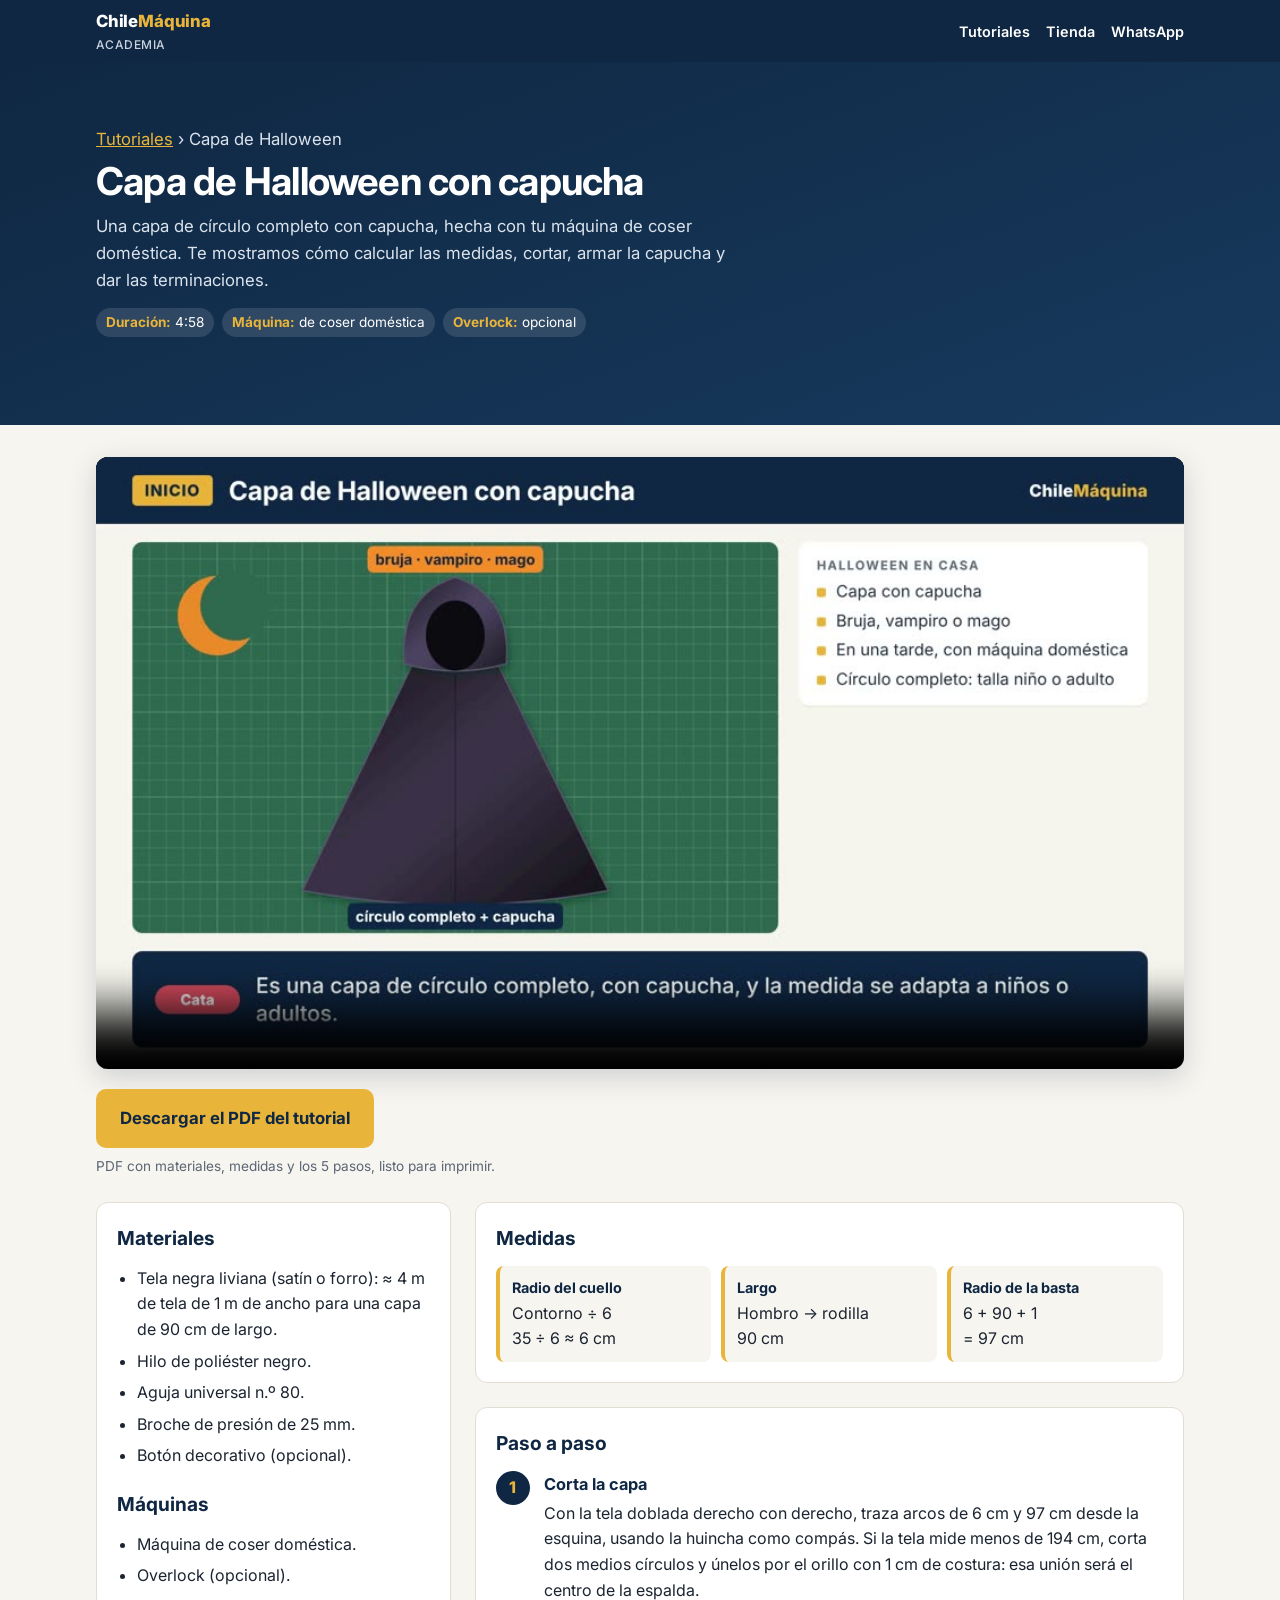
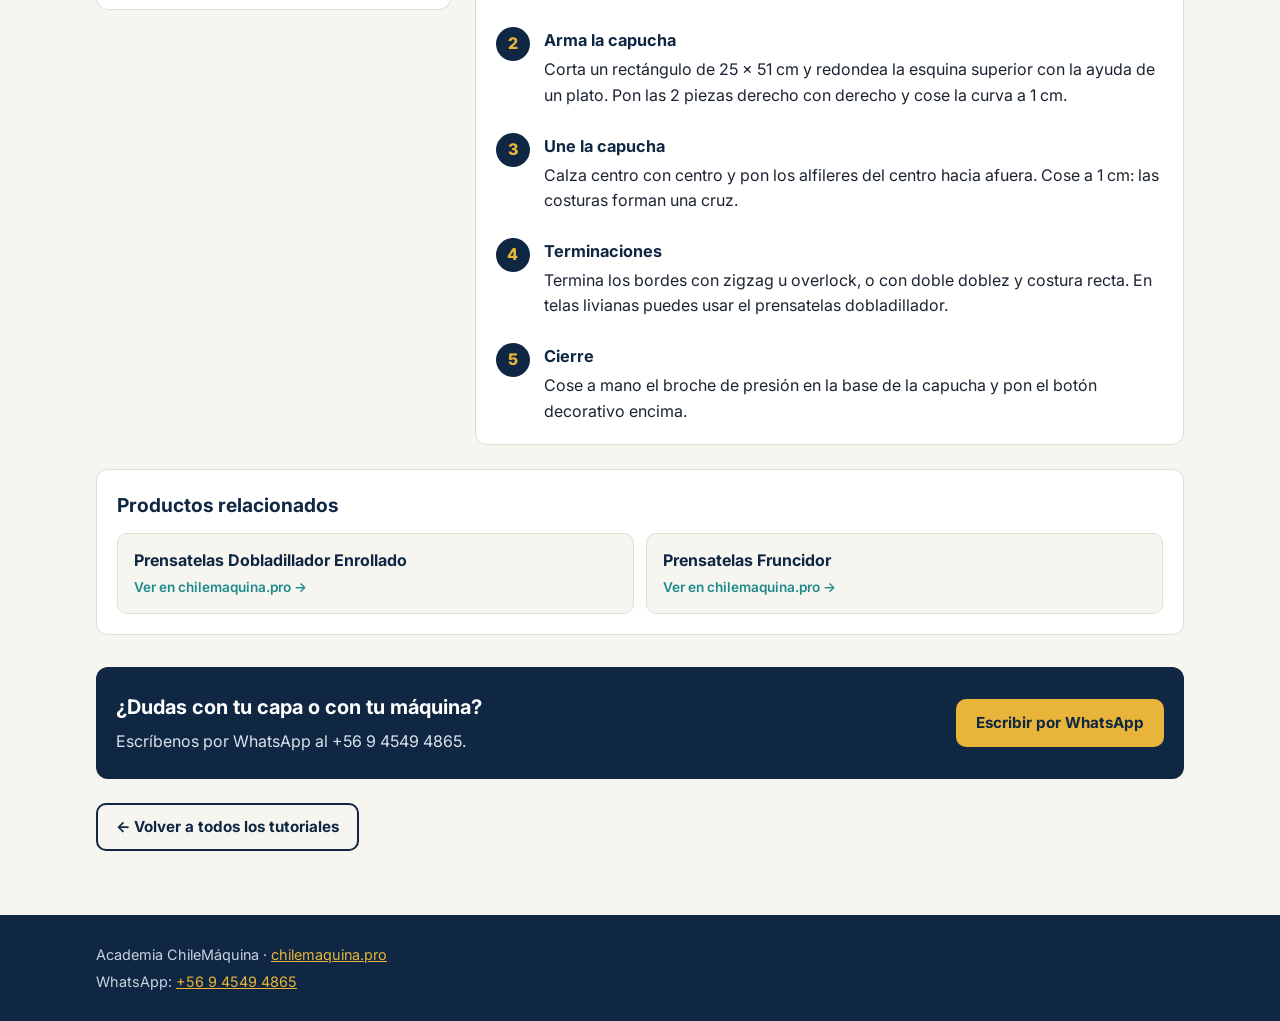
==== capa-halloween/index.html @ 9cbd86ca "Sitio de tutoriales de confección" ====
<!doctype html>
<html lang="es-CL">
<head>
  <meta charset="utf-8">
  <meta name="viewport" content="width=device-width, initial-scale=1">
  <title>Capa de Halloween con capucha | Academia ChileMáquina</title>
  <meta name="description" content="Tutorial en video y PDF: confecciona una capa de Halloween de círculo completo con capucha usando una máquina de coser doméstica. Medidas, corte y terminaciones.">
  <link rel="canonical" href="https://tutoriales-confeccion.chilemaquina.pro/capa-halloween/">
  <meta property="og:type" content="video.other">
  <meta property="og:locale" content="es_CL">
  <meta property="og:site_name" content="Academia ChileMáquina">
  <meta property="og:title" content="Capa de Halloween con capucha">
  <meta property="og:description" content="Video de unos 5 minutos y PDF descargable: medidas, corte, capucha, terminaciones y cierre.">
  <meta property="og:url" content="https://tutoriales-confeccion.chilemaquina.pro/capa-halloween/">
  <meta property="og:image" content="https://tutoriales-confeccion.chilemaquina.pro/assets/capa-halloween.jpg">
  <meta property="og:video" content="https://tutoriales-confeccion.chilemaquina.pro/capa-halloween/tutorial-capa-halloween.mp4">
  <meta property="og:video:type" content="video/mp4">
  <meta name="twitter:card" content="summary_large_image">
  <meta name="theme-color" content="#0f2742">
  <link rel="preconnect" href="https://fonts.googleapis.com">
  <link rel="preconnect" href="https://fonts.gstatic.com" crossorigin>
  <link rel="stylesheet" href="https://fonts.googleapis.com/css2?family=Inter:wght@400;500;600;700;800&display=swap">
  <link rel="stylesheet" href="../assets/style.css">
</head>
<body>
  <a class="skip" href="#contenido">Saltar al contenido</a>
  <header class="site-header">
    <div class="wrap">
      <a class="brand" href="../">Chile<span>Máquina</span><small>Academia</small></a>
      <nav class="site-nav" aria-label="Principal">
        <a href="../#tutoriales">Tutoriales</a>
        <a href="https://chilemaquina.pro">Tienda</a>
        <a href="https://wa.me/56945494865">WhatsApp</a>
      </nav>
    </div>
  </header>

  <section class="hero tutorial-hero">
    <div class="wrap">
      <p class="breadcrumb"><a href="../">Tutoriales</a> › Capa de Halloween</p>
      <h1>Capa de Halloween con capucha</h1>
      <p>Una capa de círculo completo con capucha, hecha con tu máquina de coser doméstica. Te mostramos cómo calcular las medidas, cortar, armar la capucha y dar las terminaciones.</p>
      <ul class="chips">
        <li><strong>Duración:</strong> 4:58</li>
        <li><strong>Máquina:</strong> de coser doméstica</li>
        <li><strong>Overlock:</strong> opcional</li>
      </ul>
    </div>
  </section>

  <main id="contenido">
    <div class="wrap">
      <div class="video-box">
        <video controls preload="metadata" playsinline poster="../assets/capa-halloween.jpg" width="1920" height="1080">
          <source src="tutorial-capa-halloween.mp4" type="video/mp4">
          Tu navegador no puede reproducir este video. <a href="tutorial-capa-halloween.mp4">Descárgalo aquí</a>.
        </video>
      </div>

      <div class="download">
        <a class="btn btn-gold btn-lg" href="Tutorial_Capa_Halloween_ChileMaquina.pdf" download>Descargar el PDF del tutorial</a>
        <p class="note">PDF con materiales, medidas y los 5 pasos, listo para imprimir.</p>
      </div>

      <div class="layout">
        <section class="panel" aria-labelledby="materiales">
          <h2 id="materiales">Materiales</h2>
          <ul>
            <li>Tela negra liviana (satín o forro): ≈ 4 m de tela de 1 m de ancho para una capa de 90 cm de largo.</li>
            <li>Hilo de poliéster negro.</li>
            <li>Aguja universal n.º 80.</li>
            <li>Broche de presión de 25 mm.</li>
            <li>Botón decorativo (opcional).</li>
          </ul>
          <h2 id="maquinas" style="margin-top:20px">Máquinas</h2>
          <ul>
            <li>Máquina de coser doméstica.</li>
            <li>Overlock (opcional).</li>
          </ul>
        </section>

        <div>
          <section class="panel" aria-labelledby="medidas">
            <h2 id="medidas">Medidas</h2>
            <dl class="measures">
              <div>
                <dt>Radio del cuello</dt>
                <dd>Contorno ÷ 6<br>35 ÷ 6 ≈ 6 cm</dd>
              </div>
              <div>
                <dt>Largo</dt>
                <dd>Hombro → rodilla<br>90 cm</dd>
              </div>
              <div>
                <dt>Radio de la basta</dt>
                <dd>6 + 90 + 1<br>= 97 cm</dd>
              </div>
            </dl>
          </section>

          <section class="panel" style="margin-top:24px" aria-labelledby="pasos">
            <h2 id="pasos">Paso a paso</h2>
            <ol class="steps">
              <li>
                <h3>Corta la capa</h3>
                <p>Con la tela doblada derecho con derecho, traza arcos de 6 cm y 97 cm desde la esquina, usando la huincha como compás. Si la tela mide menos de 194 cm, corta dos medios círculos y únelos por el orillo con 1 cm de costura: esa unión será el centro de la espalda.</p>
              </li>
              <li>
                <h3>Arma la capucha</h3>
                <p>Corta un rectángulo de 25 × 51 cm y redondea la esquina superior con la ayuda de un plato. Pon las 2 piezas derecho con derecho y cose la curva a 1 cm.</p>
              </li>
              <li>
                <h3>Une la capucha</h3>
                <p>Calza centro con centro y pon los alfileres del centro hacia afuera. Cose a 1 cm: las costuras forman una cruz.</p>
              </li>
              <li>
                <h3>Terminaciones</h3>
                <p>Termina los bordes con zigzag u overlock, o con doble doblez y costura recta. En telas livianas puedes usar el prensatelas dobladillador.</p>
              </li>
              <li>
                <h3>Cierre</h3>
                <p>Cose a mano el broche de presión en la base de la capucha y pon el botón decorativo encima.</p>
              </li>
            </ol>
          </section>
        </div>
      </div>

      <section class="panel" style="margin-top:24px" aria-labelledby="productos">
        <h2 id="productos">Productos relacionados</h2>
        <div class="products">
          <a class="product" href="https://chilemaquina.pro/prensatela-dobladillador-cierre-enrollado">
            <strong>Prensatelas Dobladillador Enrollado</strong>
            <span>Ver en chilemaquina.pro →</span>
          </a>
          <a class="product" href="https://chilemaquina.pro/pie-recogido-domestico">
            <strong>Prensatelas Fruncidor</strong>
            <span>Ver en chilemaquina.pro →</span>
          </a>
        </div>
      </section>

      <section class="contact" aria-labelledby="contacto">
        <div>
          <h2 id="contacto">¿Dudas con tu capa o con tu máquina?</h2>
          <p>Escríbenos por WhatsApp al +56 9 4549 4865.</p>
        </div>
        <a class="btn btn-gold" href="https://wa.me/56945494865">Escribir por WhatsApp</a>
      </section>

      <p style="margin-top:24px"><a class="btn btn-outline" href="../">← Volver a todos los tutoriales</a></p>
    </div>
  </main>

  <footer class="site-footer">
    <div class="wrap">
      <p>Academia ChileMáquina · <a href="https://chilemaquina.pro">chilemaquina.pro</a></p>
      <p>WhatsApp: <a href="https://wa.me/56945494865">+56 9 4549 4865</a></p>
    </div>
  </footer>
</body>
</html>
---- assets/style.css ----
/* Academia ChileMáquina — hoja de estilos (mobile-first) */
:root {
  --navy: #0f2742;
  --navy-2: #173a5e;
  --gold: #e8b53a;
  --paper: #f7f5f0;
  --red: #d1495b;
  --teal: #1f8a8a;
  --ink: #1b2430;
  --muted: #5a6573;
  --line: #e2ddd2;
  --white: #ffffff;
  --radius: 12px;
  --gutter: 16px;
  --max: 1120px;
  --font: "Inter", system-ui, -apple-system, "Segoe UI", Roboto, "Helvetica Neue", Arial, sans-serif;
}

*, *::before, *::after { box-sizing: border-box; }
html { -webkit-text-size-adjust: 100%; }
body {
  margin: 0;
  font-family: var(--font);
  font-size: 16px;
  line-height: 1.6;
  color: var(--ink);
  background: var(--paper);
  overflow-wrap: break-word;
}
img, video { max-width: 100%; display: block; }
a { color: var(--teal); }
a:hover { color: var(--navy); }
:focus-visible { outline: 3px solid var(--gold); outline-offset: 2px; }

.wrap { width: 100%; max-width: var(--max); margin: 0 auto; padding: 0 var(--gutter); }

.skip { position: absolute; left: -9999px; }
.skip:focus { left: var(--gutter); top: 8px; background: var(--white); padding: 8px 12px; z-index: 10; }

/* Encabezado */
.site-header { background: var(--navy); color: var(--white); }
.site-header .wrap { display: flex; align-items: center; justify-content: space-between; gap: 12px; min-height: 60px; flex-wrap: wrap; padding-top: 8px; padding-bottom: 8px; }
.brand { color: var(--white); text-decoration: none; font-weight: 800; font-size: 1.05rem; letter-spacing: -0.01em; }
.brand span { color: var(--gold); }
.brand small { display: block; font-weight: 500; font-size: 0.75rem; color: #c9d3df; letter-spacing: 0.04em; text-transform: uppercase; }
.site-nav { display: flex; gap: 16px; flex-wrap: wrap; }
.site-nav a { color: var(--white); text-decoration: none; font-size: 0.9rem; font-weight: 600; }
.site-nav a:hover { color: var(--gold); }

/* Hero */
.hero { background: linear-gradient(160deg, var(--navy) 0%, var(--navy-2) 100%); color: var(--white); padding: 40px 0 48px; }
.hero .eyebrow { display: inline-block; background: var(--gold); color: var(--navy); font-weight: 700; font-size: 0.75rem; text-transform: uppercase; letter-spacing: 0.06em; padding: 4px 10px; border-radius: 999px; }
.hero h1 { font-size: clamp(1.75rem, 6vw, 2.75rem); line-height: 1.15; margin: 14px 0 12px; letter-spacing: -0.02em; }
.hero h1 .dash { color: var(--gold); }
.hero p { max-width: 640px; color: #dbe3ec; font-size: 1.05rem; margin: 0; }

/* Secciones */
main { padding: 32px 0 48px; }
.section-title { font-size: 1.4rem; color: var(--navy); margin: 0 0 16px; letter-spacing: -0.01em; }

/* Tarjetas */
.grid { display: grid; grid-template-columns: 1fr; gap: 20px; }
.card { background: var(--white); border: 1px solid var(--line); border-radius: var(--radius); overflow: hidden; display: flex; flex-direction: column; box-shadow: 0 1px 2px rgba(15,39,66,.06); transition: transform .15s ease, box-shadow .15s ease; }
.card:hover { transform: translateY(-2px); box-shadow: 0 8px 24px rgba(15,39,66,.12); }
.card-thumb { position: relative; aspect-ratio: 16 / 9; background: var(--navy); }
.card-thumb img { width: 100%; height: 100%; object-fit: cover; }
.badge-time { position: absolute; right: 10px; bottom: 10px; background: rgba(15,39,66,.9); color: var(--white); font-size: 0.8rem; font-weight: 700; padding: 3px 8px; border-radius: 6px; }
.card-body { padding: 16px; display: flex; flex-direction: column; gap: 10px; flex: 1; }
.card-body h3 { margin: 0; font-size: 1.15rem; line-height: 1.3; color: var(--navy); }
.card-body .meta { margin: 0; font-size: 0.9rem; color: var(--muted); }
.card-body .meta strong { color: var(--ink); }
.card-body .btn { margin-top: auto; align-self: flex-start; }

/* Botones */
.btn { display: inline-flex; align-items: center; justify-content: center; gap: 8px; min-height: 44px; padding: 10px 18px; border-radius: 10px; font-weight: 700; font-size: 0.95rem; text-decoration: none; border: 2px solid transparent; cursor: pointer; text-align: center; }
.btn-primary { background: var(--navy); color: var(--white); }
.btn-primary:hover { background: var(--navy-2); color: var(--white); }
.btn-gold { background: var(--gold); color: var(--navy); }
.btn-gold:hover { background: #f0c45a; color: var(--navy); }
.btn-wa { background: var(--teal); color: var(--white); }
.btn-wa:hover { background: #197373; color: var(--white); }
.btn-outline { background: transparent; color: var(--navy); border-color: var(--navy); }
.btn-outline:hover { background: var(--navy); color: var(--white); }
.btn-lg { min-height: 52px; padding: 14px 22px; font-size: 1.05rem; width: 100%; }

/* Página de tutorial */
.breadcrumb { font-size: 0.85rem; color: #c9d3df; margin: 0 0 8px; }
.breadcrumb a { color: var(--gold); }
.tutorial-hero { padding: 28px 0 32px; }
.tutorial-hero h1 { font-size: clamp(1.6rem, 5.5vw, 2.4rem); margin: 6px 0 10px; }
.chips { display: flex; flex-wrap: wrap; gap: 8px; margin-top: 14px; padding: 0; list-style: none; }
.chips li { background: rgba(255,255,255,.12); color: var(--white); font-size: 0.85rem; padding: 4px 10px; border-radius: 999px; }
.chips li strong { color: var(--gold); }

.video-box { background: #000; border-radius: var(--radius); overflow: hidden; box-shadow: 0 8px 28px rgba(15,39,66,.18); }
.video-box video { width: 100%; height: auto; aspect-ratio: 16 / 9; background: #000; }

.download { margin: 20px 0 8px; }
.download .note { font-size: 0.85rem; color: var(--muted); margin: 8px 0 0; }

.layout { display: grid; grid-template-columns: 1fr; gap: 24px; margin-top: 24px; }
.panel { background: var(--white); border: 1px solid var(--line); border-radius: var(--radius); padding: 20px; }
.panel h2 { font-size: 1.2rem; color: var(--navy); margin: 0 0 12px; }
.panel ul { margin: 0; padding-left: 20px; }
.panel li + li { margin-top: 6px; }

.steps { list-style: none; counter-reset: paso; margin: 0; padding: 0; }
.steps li { counter-increment: paso; position: relative; padding: 0 0 18px 48px; }
.steps li:last-child { padding-bottom: 0; }
.steps li::before { content: counter(paso); position: absolute; left: 0; top: 0; width: 34px; height: 34px; border-radius: 50%; background: var(--navy); color: var(--gold); font-weight: 800; display: grid; place-items: center; }
.steps h3 { margin: 4px 0 4px; font-size: 1.02rem; color: var(--navy); }
.steps p { margin: 0; color: var(--ink); }

.measures { display: grid; grid-template-columns: 1fr; gap: 10px; margin: 0; }
.measures div { background: var(--paper); border-left: 4px solid var(--gold); border-radius: 8px; padding: 10px 12px; }
.measures dt { font-weight: 700; color: var(--navy); font-size: 0.9rem; }
.measures dd { margin: 2px 0 0; }

.products { display: grid; grid-template-columns: 1fr; gap: 12px; }
.product { display: block; background: var(--paper); border: 1px solid var(--line); border-radius: 10px; padding: 14px 16px; text-decoration: none; color: var(--ink); }
.product:hover { border-color: var(--teal); color: var(--ink); }
.product strong { display: block; color: var(--navy); }
.product span { font-size: 0.85rem; color: var(--teal); font-weight: 600; }

.contact { background: var(--navy); color: var(--white); border-radius: var(--radius); padding: 24px 20px; margin-top: 32px; }
.contact h2 { margin: 0 0 6px; font-size: 1.25rem; }
.contact p { margin: 0 0 16px; color: #dbe3ec; }

/* Pie */
.site-footer { background: var(--navy); color: #c9d3df; font-size: 0.9rem; padding: 24px 0; }
.site-footer a { color: var(--gold); }
.site-footer p { margin: 4px 0; }

/* 404 */
.notfound { text-align: center; padding: 64px 0; }
.notfound h1 { font-size: 3rem; color: var(--red); margin: 0; }

@media (min-width: 640px) {
  .grid { grid-template-columns: repeat(2, 1fr); }
  .measures { grid-template-columns: repeat(3, 1fr); }
  .products { grid-template-columns: repeat(2, 1fr); }
  .btn-lg { width: auto; }
}
@media (min-width: 960px) {
  .grid { grid-template-columns: repeat(3, 1fr); }
  .hero { padding: 64px 0 72px; }
  .layout { grid-template-columns: 1fr 2fr; align-items: start; }
  .contact { display: flex; align-items: center; justify-content: space-between; gap: 24px; }
  .contact p { margin: 0; }
}
@media (prefers-reduced-motion: reduce) { .card, .card:hover { transition: none; transform: none; } }
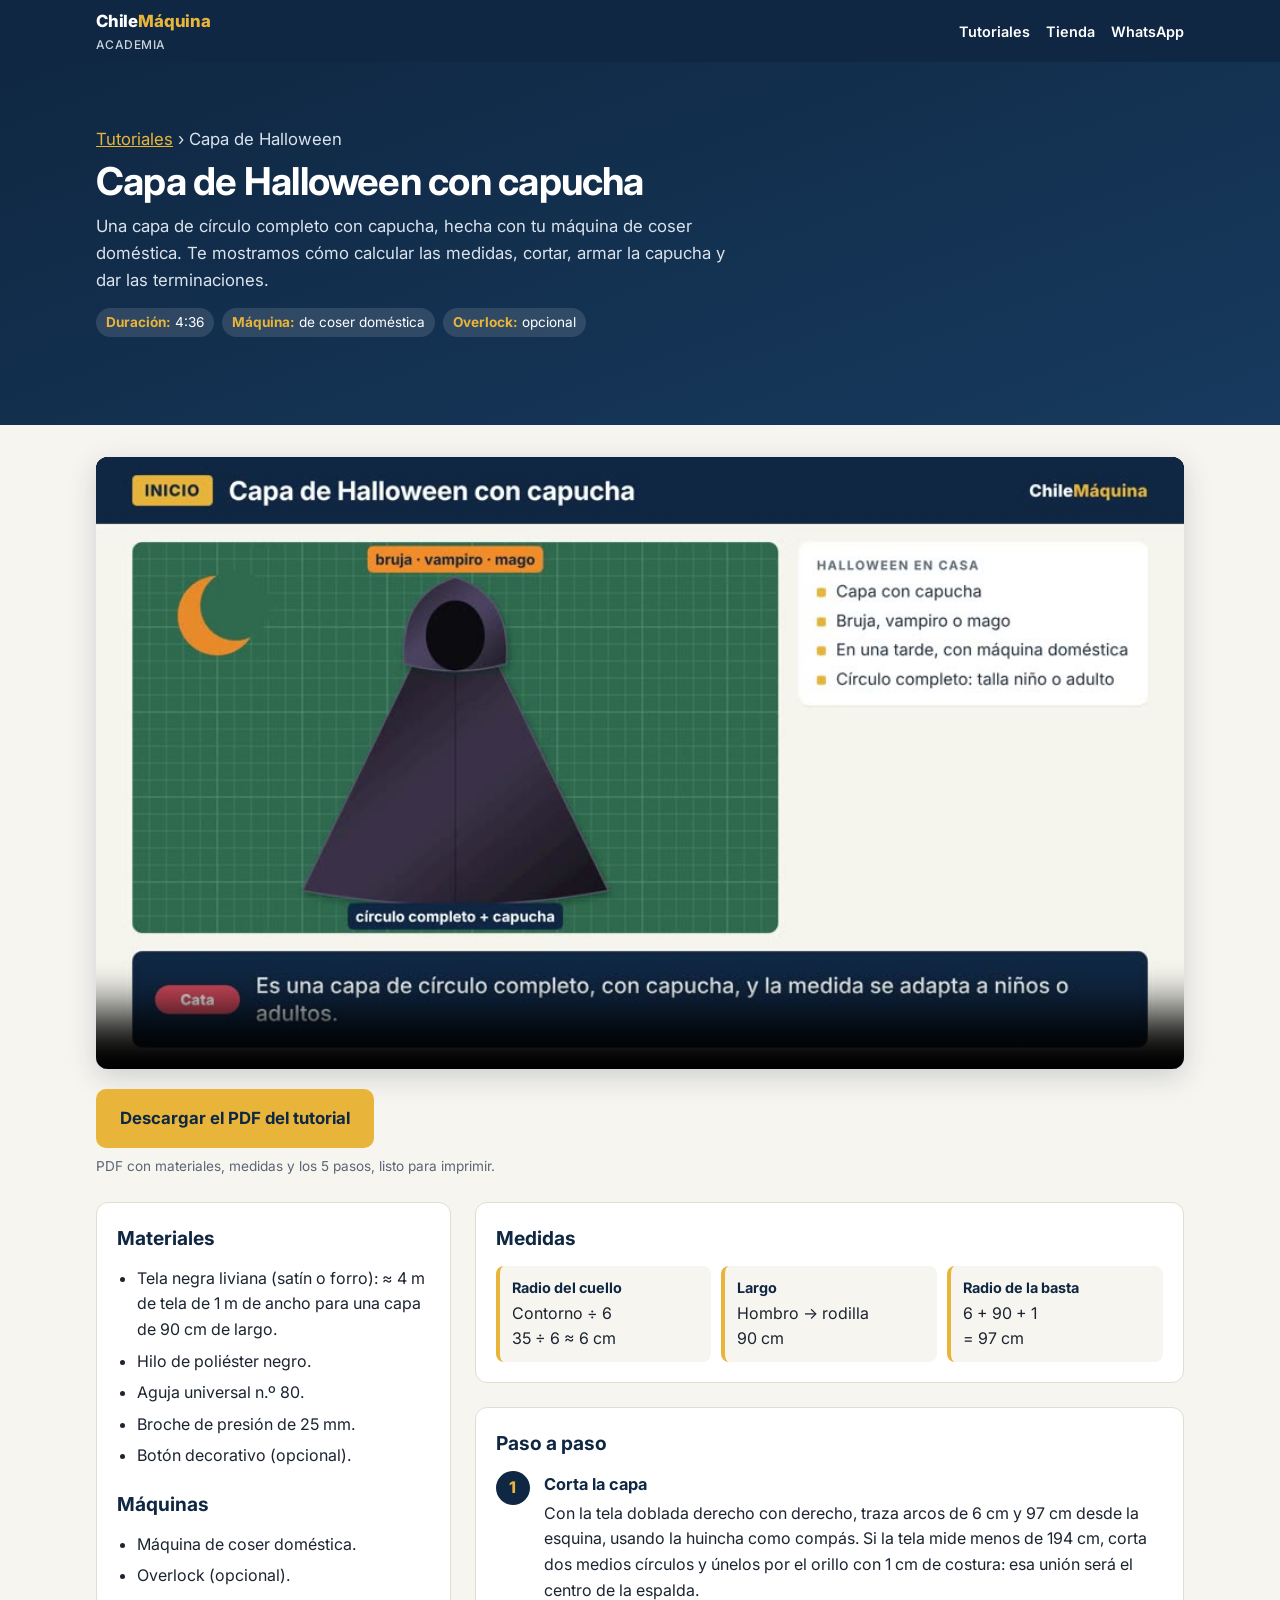
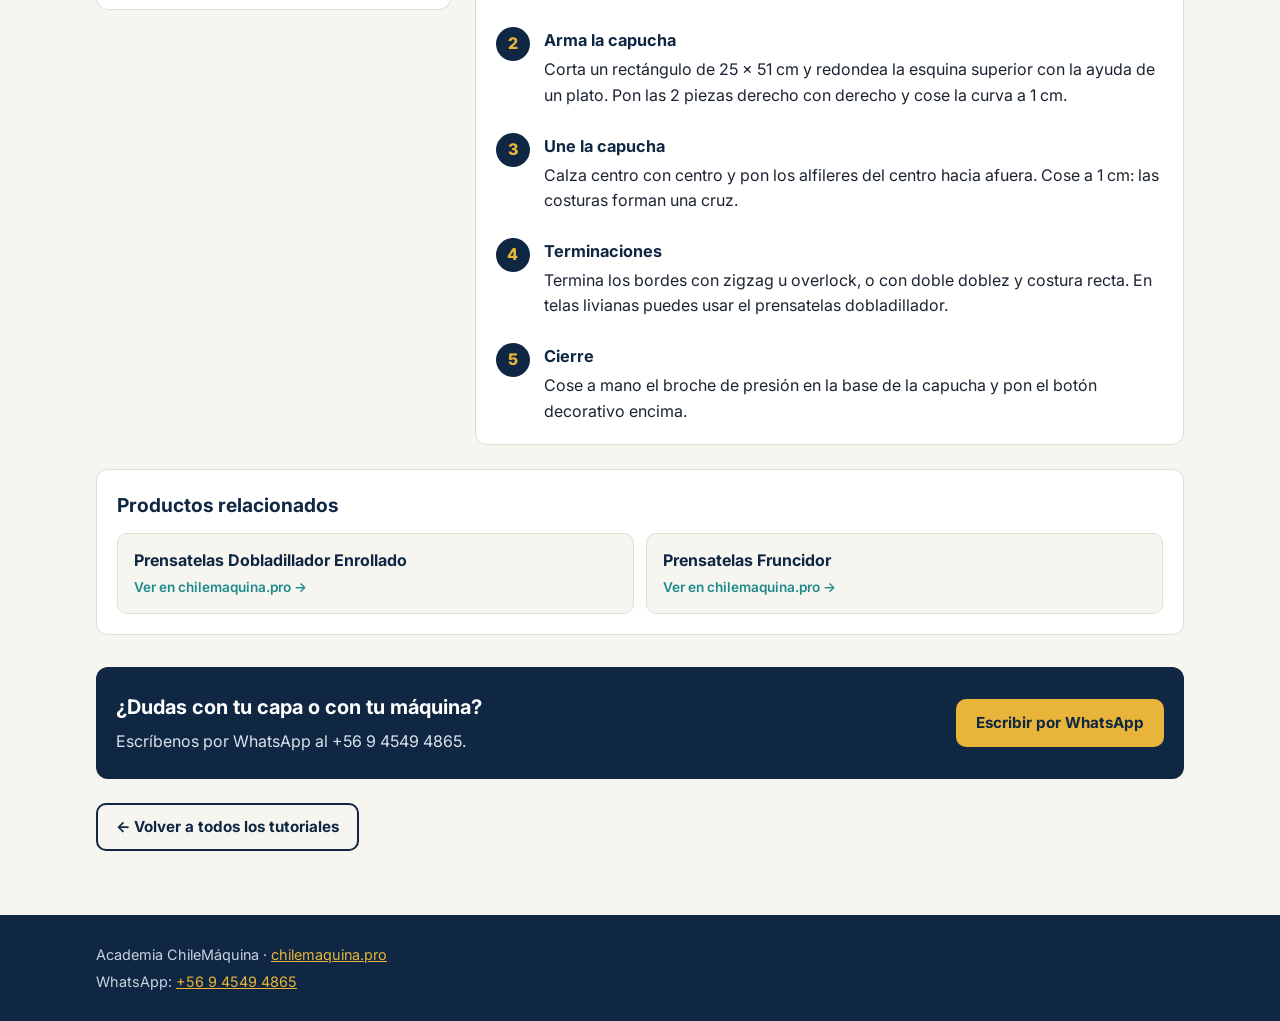
==== commit 6cf23999: "Voces de profesores – capa" ====
--- a/capa-halloween/index.html
+++ b/capa-halloween/index.html
@@ -41,7 +41,7 @@
       <h1>Capa de Halloween con capucha</h1>
       <p>Una capa de círculo completo con capucha, hecha con tu máquina de coser doméstica. Te mostramos cómo calcular las medidas, cortar, armar la capucha y dar las terminaciones.</p>
       <ul class="chips">
-        <li><strong>Duración:</strong> 4:58</li>
+        <li><strong>Duración:</strong> 4:36</li>
         <li><strong>Máquina:</strong> de coser doméstica</li>
         <li><strong>Overlock:</strong> opcional</li>
       </ul>
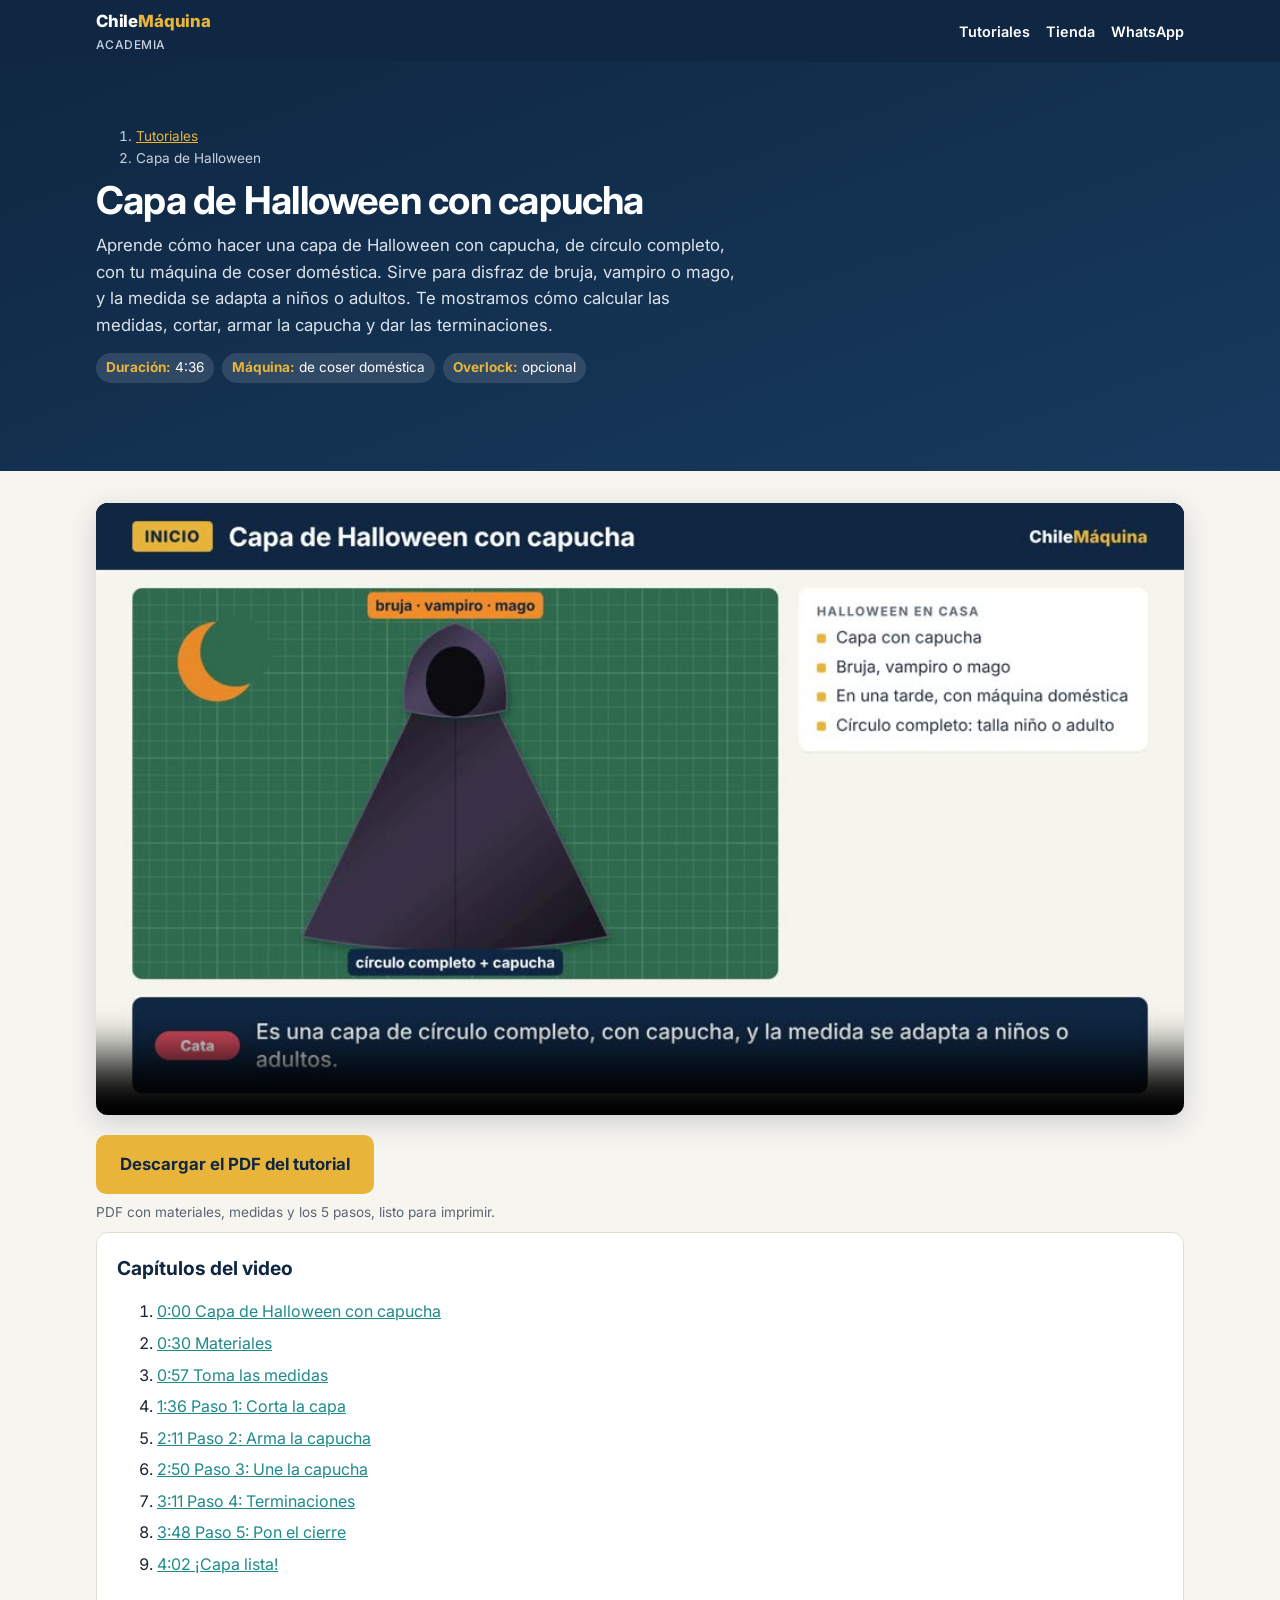
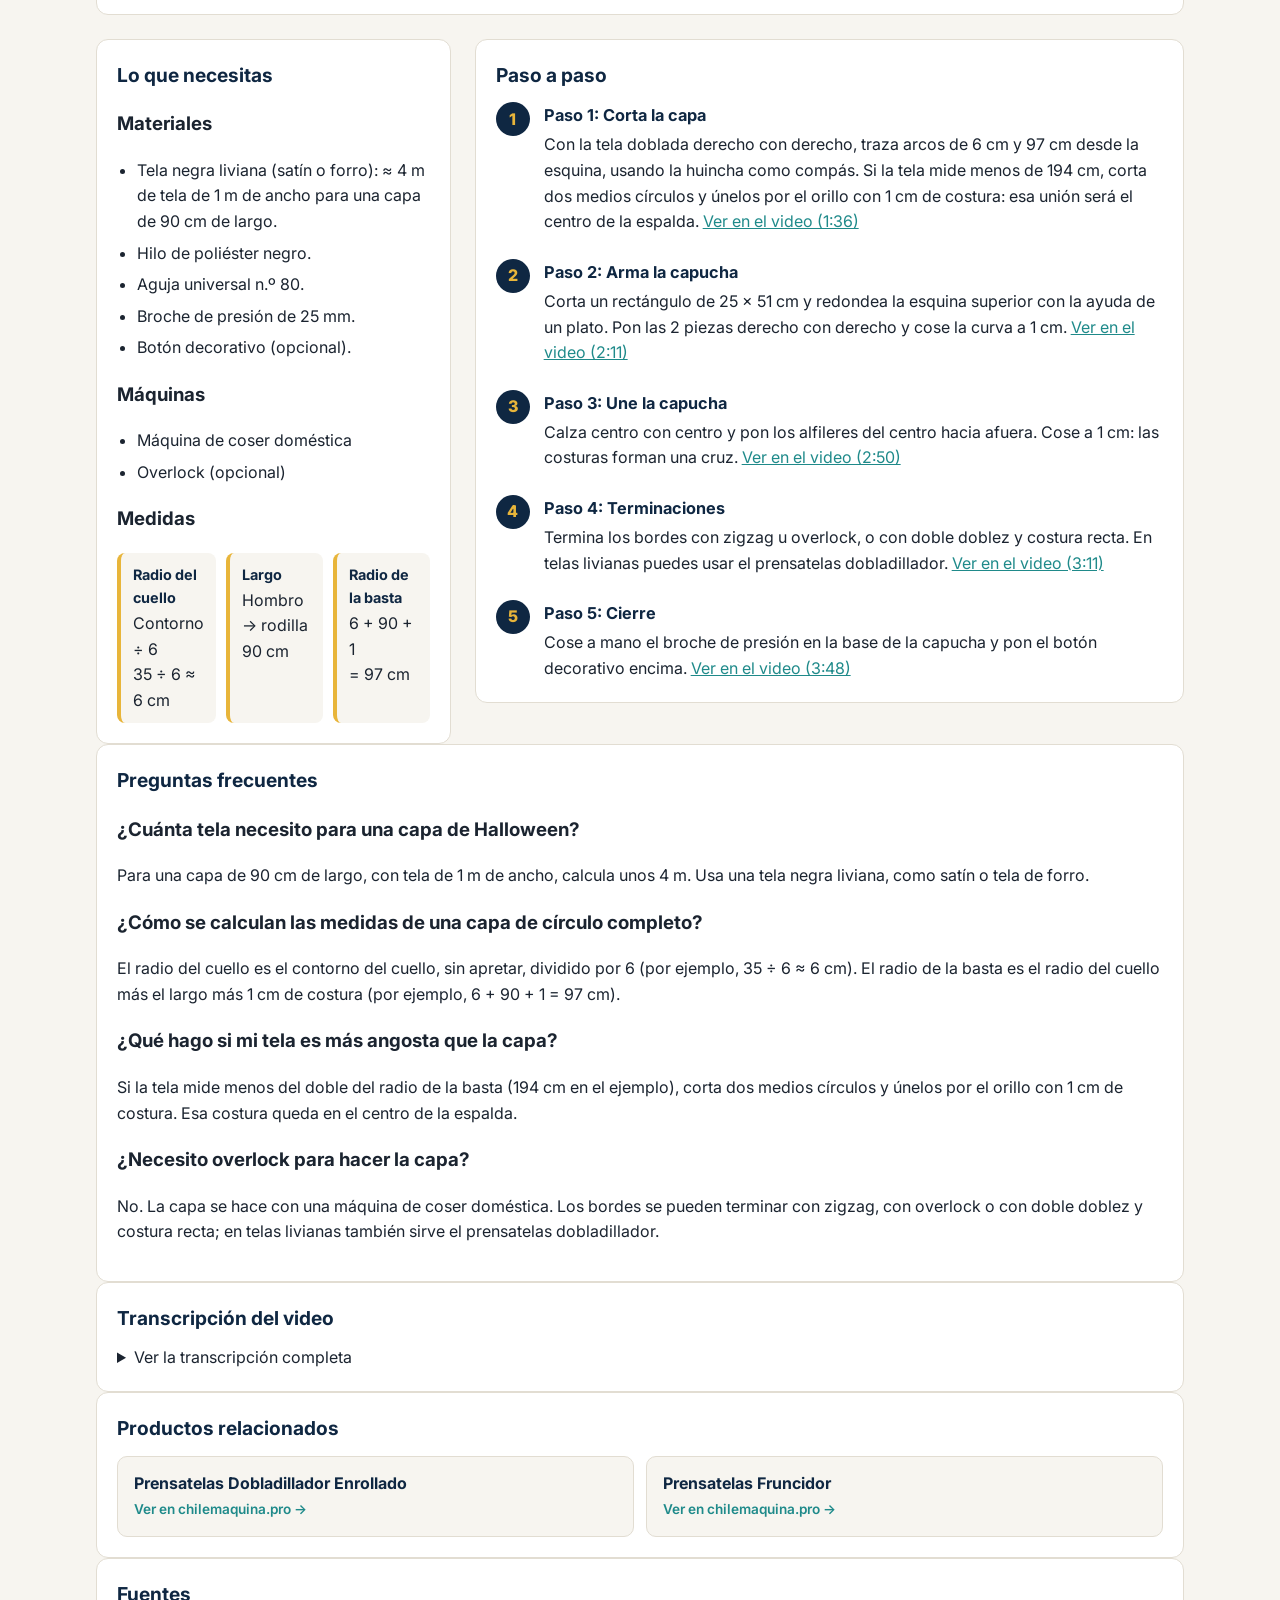
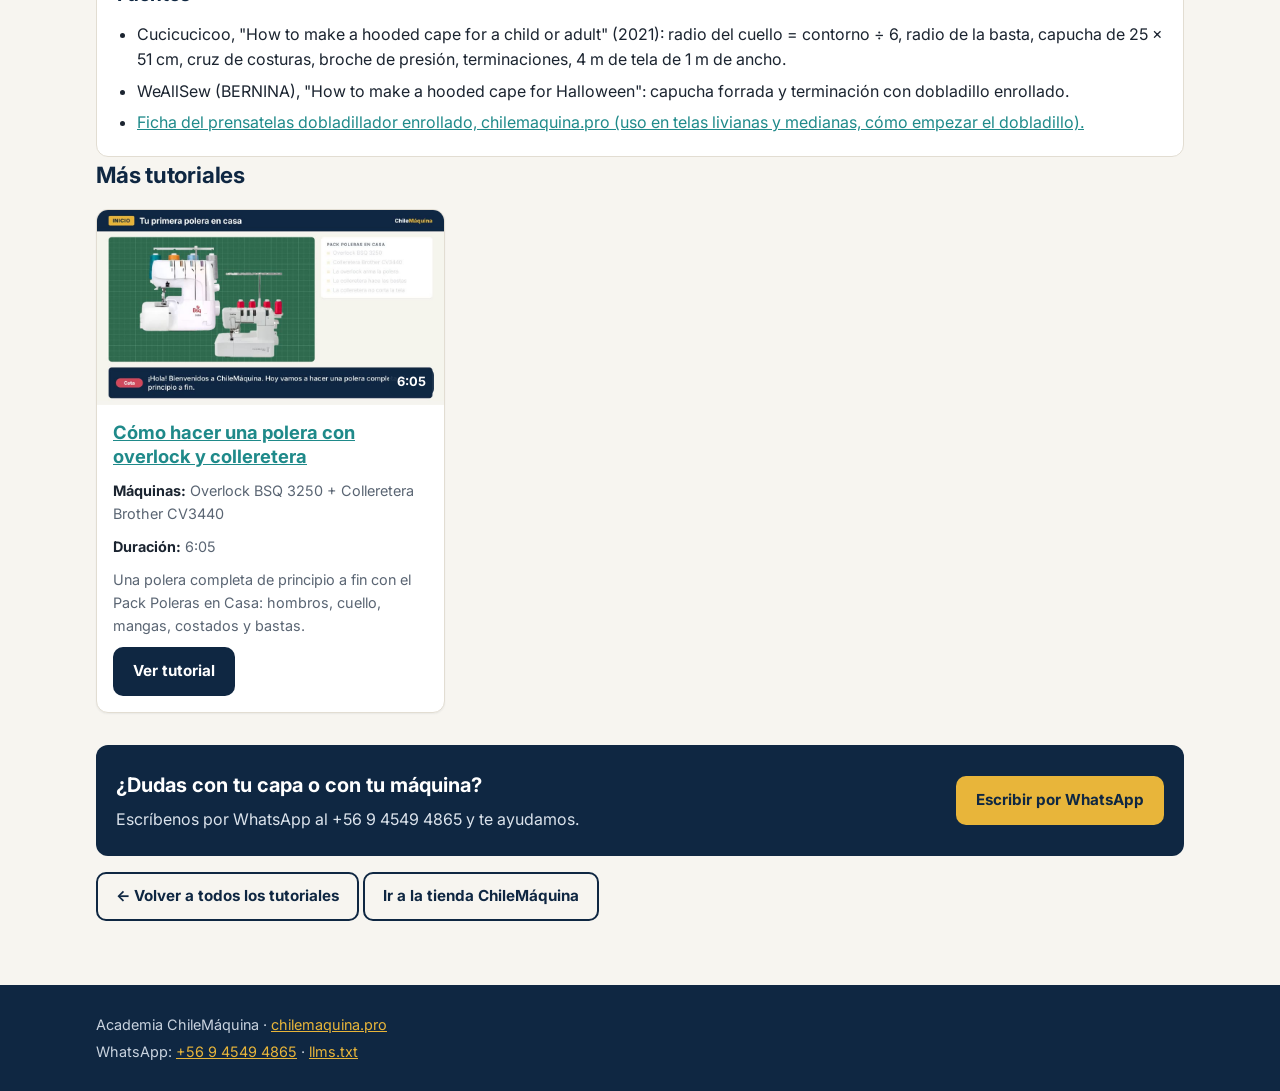
==== commit 44307b8a: "Add files via upload" ====
--- a/capa-halloween/index.html
+++ b/capa-halloween/index.html
@@ -3,24 +3,324 @@
 <head>
   <meta charset="utf-8">
   <meta name="viewport" content="width=device-width, initial-scale=1">
-  <title>Capa de Halloween con capucha | Academia ChileMáquina</title>
-  <meta name="description" content="Tutorial en video y PDF: confecciona una capa de Halloween de círculo completo con capucha usando una máquina de coser doméstica. Medidas, corte y terminaciones.">
+  <title>Capa de Halloween con capucha: tutorial paso a paso | ChileMáquina</title>
+  <meta name="description" content="Tutorial en video y PDF: confecciona una capa de Halloween de círculo completo con capucha usando una máquina de coser doméstica. Medidas, corte y cierre.">
+  <meta name="robots" content="index, follow, max-image-preview:large, max-snippet:-1, max-video-preview:-1">
   <link rel="canonical" href="https://tutoriales-confeccion.chilemaquina.pro/capa-halloween/">
-  <meta property="og:type" content="video.other">
+  <link rel="alternate" type="text/markdown" href="index.md" title="Capa de Halloween con capucha (Markdown)">
+  <meta name="twitter:card" content="summary_large_image">
+  <meta name="twitter:title" content="Capa de Halloween con capucha">
+  <meta name="twitter:description" content="Video de 4:36 y PDF descargable: medidas, corte, capucha, terminaciones y cierre.">
+  <meta name="twitter:image" content="https://tutoriales-confeccion.chilemaquina.pro/assets/capa-halloween.jpg">
+  <meta name="twitter:image:alt" content="Ilustración de una capa negra de círculo completo con capucha, portada del tutorial de capa de Halloween">
   <meta property="og:locale" content="es_CL">
   <meta property="og:site_name" content="Academia ChileMáquina">
+  <meta property="og:type" content="video.other">
   <meta property="og:title" content="Capa de Halloween con capucha">
-  <meta property="og:description" content="Video de unos 5 minutos y PDF descargable: medidas, corte, capucha, terminaciones y cierre.">
+  <meta property="og:description" content="Video de 4:36 y PDF descargable: medidas, corte, capucha, terminaciones y cierre.">
   <meta property="og:url" content="https://tutoriales-confeccion.chilemaquina.pro/capa-halloween/">
   <meta property="og:image" content="https://tutoriales-confeccion.chilemaquina.pro/assets/capa-halloween.jpg">
+  <meta property="og:image:width" content="960">
+  <meta property="og:image:height" content="540">
+  <meta property="og:image:alt" content="Ilustración de una capa negra de círculo completo con capucha, portada del tutorial de capa de Halloween">
   <meta property="og:video" content="https://tutoriales-confeccion.chilemaquina.pro/capa-halloween/tutorial-capa-halloween.mp4">
+  <meta property="og:video:secure_url" content="https://tutoriales-confeccion.chilemaquina.pro/capa-halloween/tutorial-capa-halloween.mp4">
   <meta property="og:video:type" content="video/mp4">
-  <meta name="twitter:card" content="summary_large_image">
+  <meta property="og:video:width" content="1920">
+  <meta property="og:video:height" content="1080">
+  <meta property="video:duration" content="276">
+  <meta property="video:release_date" content="2026-10-25T00:00:00-03:00">
   <meta name="theme-color" content="#0f2742">
   <link rel="preconnect" href="https://fonts.googleapis.com">
   <link rel="preconnect" href="https://fonts.gstatic.com" crossorigin>
   <link rel="stylesheet" href="https://fonts.googleapis.com/css2?family=Inter:wght@400;500;600;700;800&display=swap">
   <link rel="stylesheet" href="../assets/style.css">
+  <script type="application/ld+json">
+{
+ "@context": "https://schema.org",
+ "@graph": [
+  {
+   "@type": "WebPage",
+   "@id": "https://tutoriales-confeccion.chilemaquina.pro/capa-halloween/",
+   "url": "https://tutoriales-confeccion.chilemaquina.pro/capa-halloween/",
+   "name": "Capa de Halloween con capucha: tutorial paso a paso | ChileMáquina",
+   "description": "Tutorial en video y PDF: confecciona una capa de Halloween de círculo completo con capucha usando una máquina de coser doméstica. Medidas, corte y cierre.",
+   "inLanguage": "es-CL",
+   "isPartOf": {
+    "@id": "https://tutoriales-confeccion.chilemaquina.pro/#website"
+   },
+   "breadcrumb": {
+    "@id": "https://tutoriales-confeccion.chilemaquina.pro/capa-halloween/#breadcrumb"
+   },
+   "primaryImageOfPage": "https://tutoriales-confeccion.chilemaquina.pro/assets/capa-halloween.jpg",
+   "datePublished": "2026-10-25T00:00:00-03:00",
+   "dateModified": "2026-10-29",
+   "mainEntity": {
+    "@id": "https://tutoriales-confeccion.chilemaquina.pro/capa-halloween/#howto"
+   }
+  },
+  {
+   "@type": "VideoObject",
+   "@id": "https://tutoriales-confeccion.chilemaquina.pro/capa-halloween/#video",
+   "name": "Capa de Halloween con capucha",
+   "description": "Tutorial en video y PDF: confecciona una capa de Halloween de círculo completo con capucha usando una máquina de coser doméstica. Medidas, corte y cierre.",
+   "thumbnailUrl": [
+    "https://tutoriales-confeccion.chilemaquina.pro/assets/capa-halloween.jpg"
+   ],
+   "uploadDate": "2026-10-25T00:00:00-03:00",
+   "contentUrl": "https://tutoriales-confeccion.chilemaquina.pro/capa-halloween/tutorial-capa-halloween.mp4",
+   "embedUrl": "https://tutoriales-confeccion.chilemaquina.pro/capa-halloween/",
+   "inLanguage": "es-CL",
+   "publisher": {
+    "@type": "Organization",
+    "@id": "https://chilemaquina.pro/#organization",
+    "name": "ChileMáquina",
+    "url": "https://chilemaquina.pro"
+   },
+   "keywords": "capa de Halloween, cómo hacer una capa con capucha, capa de círculo completo, disfraz de bruja, disfraz de vampiro, máquina de coser doméstica",
+   "isFamilyFriendly": true,
+   "duration": "PT4M36S",
+   "transcript": "Cata: ¡Hola! Bienvenidos a ChileMáquina. Se viene Halloween, y hoy hacemos la prenda más clásica de la noche: una capa con capucha.\nTomás: Sirve para bruja, vampiro o mago. Y la puedes hacer en una tarde, con tu máquina de coser doméstica.\nCata: Es una capa de círculo completo, con capucha, y la medida se adapta a niños o adultos.\nCata: Necesitas tela negra liviana, por ejemplo satín o tela de forro, hilo de poliéster negro y una aguja universal n.º 80.\nTomás: Para una capa de 90 cm de largo, con tela de 1 m de ancho, calcula unos 4 m.\nCata: Y para cerrarla, un broche de presión de 25 mm. Si quieres, un botón decorativo.\nTomás: Primero, mide el contorno del cuello, sin apretar. Divide esa medida por 6, y tienes el radio del cuello.\nCata: Por ejemplo, 35 cm ÷ 6 da casi 6. Redondea a 6 cm.\nTomás: Después mide desde el hombro hasta donde quieres el largo. Por ejemplo, 90 cm, a la altura de la rodilla.\nCata: Suma el radio del cuello, el largo y 1 cm de costura: 6 + 90 + 1 = 97 cm. Ese es el radio de la basta.\nCata: Paso 1: dobla la tela derecho con derecho y fíjala con alfileres.\nTomás: Desde la esquina, usa la huincha de medir como compás: marca un arco de 6 cm para el cuello y otro de 97 cm para la basta.\nCata: Si tu tela mide menos del doble de ese radio, en este caso 194 cm, corta dos medios círculos.\nTomás: Y únelos por el orillo, con 1 cm de costura. Esa costura queda en el centro de la espalda.\nTomás: Paso 2: la capucha. Mide la mitad del escote de la capa, desde la costura del centro, y suma 1 cm. En el ejemplo, 25 cm.\nCata: Luego mide desde el hombro hasta la parte de arriba de la cabeza, y suma 1 cm. Aquí, 51 cm.\nTomás: Dibuja un rectángulo de 25 × 51 cm, y redondea la esquina de arriba con un plato.\nCata: Corta dos piezas, derecho con derecho, y cóselas por la curva con 1 cm de costura.\nCata: Paso 3: calza la costura de la capucha con la costura del centro de la capa, derecho con derecho.\nTomás: Pon alfileres desde el centro hacia afuera, y cose con 1 cm de costura.\nCata: Al levantar la capucha, las dos costuras forman una cruz. Así sabes que quedó centrada.\nTomás: Paso 4: las orillas. Termina los bordes con zigzag o con overlock.\nCata: Otra opción es doblar dos veces y coser con puntada recta. Si usaste los orillos de la tela, solo te falta la basta y la abertura de la capucha.\nTomás: En telas livianas, como el satín, el prensatelas dobladillador te hace un dobladillo angosto y parejo, sin planchar.\nCata: Para empezar, dobla a mano los primeros centímetros, da unas puntadas, y luego guía el borde dentro del espiral.\nTomás: Paso 5: el cierre. Cose a mano un broche de presión en la base de la capucha.\nCata: Y encima, un botón decorativo que tape las puntadas. Queda como un prendedor.\nTomás: ¡Y listo! Una capa con capucha para Halloween, hecha en casa.\nCata: Al final del video te mostramos cómo descargar gratis el PDF del tutorial, con las medidas y los pasos.\nTomás: Y si tienes dudas con tu máquina, escríbenos a ChileMáquina. ¡Feliz Halloween!",
+   "hasPart": [
+    {
+     "@type": "Clip",
+     "name": "Capa de Halloween con capucha",
+     "startOffset": 0,
+     "endOffset": 30,
+     "url": "https://tutoriales-confeccion.chilemaquina.pro/capa-halloween/?t=0"
+    },
+    {
+     "@type": "Clip",
+     "name": "Materiales",
+     "startOffset": 30,
+     "endOffset": 57,
+     "url": "https://tutoriales-confeccion.chilemaquina.pro/capa-halloween/?t=30"
+    },
+    {
+     "@type": "Clip",
+     "name": "Toma las medidas",
+     "startOffset": 57,
+     "endOffset": 96,
+     "url": "https://tutoriales-confeccion.chilemaquina.pro/capa-halloween/?t=57"
+    },
+    {
+     "@type": "Clip",
+     "name": "Paso 1: Corta la capa",
+     "startOffset": 96,
+     "endOffset": 131,
+     "url": "https://tutoriales-confeccion.chilemaquina.pro/capa-halloween/?t=96"
+    },
+    {
+     "@type": "Clip",
+     "name": "Paso 2: Arma la capucha",
+     "startOffset": 131,
+     "endOffset": 170,
+     "url": "https://tutoriales-confeccion.chilemaquina.pro/capa-halloween/?t=131"
+    },
+    {
+     "@type": "Clip",
+     "name": "Paso 3: Une la capucha",
+     "startOffset": 170,
+     "endOffset": 191,
+     "url": "https://tutoriales-confeccion.chilemaquina.pro/capa-halloween/?t=170"
+    },
+    {
+     "@type": "Clip",
+     "name": "Paso 4: Terminaciones",
+     "startOffset": 191,
+     "endOffset": 228,
+     "url": "https://tutoriales-confeccion.chilemaquina.pro/capa-halloween/?t=191"
+    },
+    {
+     "@type": "Clip",
+     "name": "Paso 5: Pon el cierre",
+     "startOffset": 228,
+     "endOffset": 242,
+     "url": "https://tutoriales-confeccion.chilemaquina.pro/capa-halloween/?t=228"
+    },
+    {
+     "@type": "Clip",
+     "name": "¡Capa lista!",
+     "startOffset": 242,
+     "endOffset": 276,
+     "url": "https://tutoriales-confeccion.chilemaquina.pro/capa-halloween/?t=242"
+    }
+   ]
+  },
+  {
+   "@type": "HowTo",
+   "@id": "https://tutoriales-confeccion.chilemaquina.pro/capa-halloween/#howto",
+   "name": "Capa de Halloween con capucha",
+   "description": "Tutorial en video y PDF: confecciona una capa de Halloween de círculo completo con capucha usando una máquina de coser doméstica. Medidas, corte y cierre.",
+   "inLanguage": "es-CL",
+   "image": "https://tutoriales-confeccion.chilemaquina.pro/assets/capa-halloween.jpg",
+   "supply": [
+    {
+     "@type": "HowToSupply",
+     "name": "Tela negra liviana (satín o forro): ≈ 4 m de tela de 1 m de ancho para una capa de 90 cm de largo"
+    },
+    {
+     "@type": "HowToSupply",
+     "name": "Hilo de poliéster negro"
+    },
+    {
+     "@type": "HowToSupply",
+     "name": "Aguja universal n.º 80"
+    },
+    {
+     "@type": "HowToSupply",
+     "name": "Broche de presión de 25 mm"
+    },
+    {
+     "@type": "HowToSupply",
+     "name": "Botón decorativo (opcional)"
+    }
+   ],
+   "tool": [
+    {
+     "@type": "HowToTool",
+     "name": "Máquina de coser doméstica"
+    },
+    {
+     "@type": "HowToTool",
+     "name": "Overlock (opcional)"
+    }
+   ],
+   "step": [
+    {
+     "@type": "HowToStep",
+     "position": 1,
+     "name": "Corta la capa",
+     "text": "Con la tela doblada derecho con derecho, traza arcos de 6 cm y 97 cm desde la esquina, usando la huincha como compás. Si la tela mide menos de 194 cm, corta dos medios círculos y únelos por el orillo con 1 cm de costura: esa unión será el centro de la espalda.",
+     "url": "https://tutoriales-confeccion.chilemaquina.pro/capa-halloween/#paso-1",
+     "video": {
+      "@type": "Clip",
+      "name": "Paso 1: Corta la capa",
+      "startOffset": 96,
+      "endOffset": 131,
+      "url": "https://tutoriales-confeccion.chilemaquina.pro/capa-halloween/?t=96"
+     }
+    },
+    {
+     "@type": "HowToStep",
+     "position": 2,
+     "name": "Arma la capucha",
+     "text": "Corta un rectángulo de 25 × 51 cm y redondea la esquina superior con la ayuda de un plato. Pon las 2 piezas derecho con derecho y cose la curva a 1 cm.",
+     "url": "https://tutoriales-confeccion.chilemaquina.pro/capa-halloween/#paso-2",
+     "video": {
+      "@type": "Clip",
+      "name": "Paso 2: Arma la capucha",
+      "startOffset": 131,
+      "endOffset": 170,
+      "url": "https://tutoriales-confeccion.chilemaquina.pro/capa-halloween/?t=131"
+     }
+    },
+    {
+     "@type": "HowToStep",
+     "position": 3,
+     "name": "Une la capucha",
+     "text": "Calza centro con centro y pon los alfileres del centro hacia afuera. Cose a 1 cm: las costuras forman una cruz.",
+     "url": "https://tutoriales-confeccion.chilemaquina.pro/capa-halloween/#paso-3",
+     "video": {
+      "@type": "Clip",
+      "name": "Paso 3: Une la capucha",
+      "startOffset": 170,
+      "endOffset": 191,
+      "url": "https://tutoriales-confeccion.chilemaquina.pro/capa-halloween/?t=170"
+     }
+    },
+    {
+     "@type": "HowToStep",
+     "position": 4,
+     "name": "Terminaciones",
+     "text": "Termina los bordes con zigzag u overlock, o con doble doblez y costura recta. En telas livianas puedes usar el prensatelas dobladillador.",
+     "url": "https://tutoriales-confeccion.chilemaquina.pro/capa-halloween/#paso-4",
+     "video": {
+      "@type": "Clip",
+      "name": "Paso 4: Terminaciones",
+      "startOffset": 191,
+      "endOffset": 228,
+      "url": "https://tutoriales-confeccion.chilemaquina.pro/capa-halloween/?t=191"
+     }
+    },
+    {
+     "@type": "HowToStep",
+     "position": 5,
+     "name": "Cierre",
+     "text": "Cose a mano el broche de presión en la base de la capucha y pon el botón decorativo encima.",
+     "url": "https://tutoriales-confeccion.chilemaquina.pro/capa-halloween/#paso-5",
+     "video": {
+      "@type": "Clip",
+      "name": "Paso 5: Pon el cierre",
+      "startOffset": 228,
+      "endOffset": 242,
+      "url": "https://tutoriales-confeccion.chilemaquina.pro/capa-halloween/?t=228"
+     }
+    }
+   ],
+   "video": {
+    "@id": "https://tutoriales-confeccion.chilemaquina.pro/capa-halloween/#video"
+   }
+  },
+  {
+   "@type": "BreadcrumbList",
+   "@id": "https://tutoriales-confeccion.chilemaquina.pro/capa-halloween/#breadcrumb",
+   "itemListElement": [
+    {
+     "@type": "ListItem",
+     "position": 1,
+     "name": "Tutoriales",
+     "item": "https://tutoriales-confeccion.chilemaquina.pro/"
+    },
+    {
+     "@type": "ListItem",
+     "position": 2,
+     "name": "Capa de Halloween",
+     "item": "https://tutoriales-confeccion.chilemaquina.pro/capa-halloween/"
+    }
+   ]
+  },
+  {
+   "@type": "FAQPage",
+   "@id": "https://tutoriales-confeccion.chilemaquina.pro/capa-halloween/#faq",
+   "mainEntity": [
+    {
+     "@type": "Question",
+     "name": "¿Cuánta tela necesito para una capa de Halloween?",
+     "acceptedAnswer": {
+      "@type": "Answer",
+      "text": "Para una capa de 90 cm de largo, con tela de 1 m de ancho, calcula unos 4 m. Usa una tela negra liviana, como satín o tela de forro."
+     }
+    },
+    {
+     "@type": "Question",
+     "name": "¿Cómo se calculan las medidas de una capa de círculo completo?",
+     "acceptedAnswer": {
+      "@type": "Answer",
+      "text": "El radio del cuello es el contorno del cuello, sin apretar, dividido por 6 (por ejemplo, 35 ÷ 6 ≈ 6 cm). El radio de la basta es el radio del cuello más el largo más 1 cm de costura (por ejemplo, 6 + 90 + 1 = 97 cm)."
+     }
+    },
+    {
+     "@type": "Question",
+     "name": "¿Qué hago si mi tela es más angosta que la capa?",
+     "acceptedAnswer": {
+      "@type": "Answer",
+      "text": "Si la tela mide menos del doble del radio de la basta (194 cm en el ejemplo), corta dos medios círculos y únelos por el orillo con 1 cm de costura. Esa costura queda en el centro de la espalda."
+     }
+    },
+    {
+     "@type": "Question",
+     "name": "¿Necesito overlock para hacer la capa?",
+     "acceptedAnswer": {
+      "@type": "Answer",
+      "text": "No. La capa se hace con una máquina de coser doméstica. Los bordes se pueden terminar con zigzag, con overlock o con doble doblez y costura recta; en telas livianas también sirve el prensatelas dobladillador."
+     }
+    }
+   ]
+  }
+ ]
+}
+  </script>
 </head>
 <body>
   <a class="skip" href="#contenido">Saltar al contenido</a>
@@ -37,9 +337,14 @@
 
   <section class="hero tutorial-hero">
     <div class="wrap">
-      <p class="breadcrumb"><a href="../">Tutoriales</a> › Capa de Halloween</p>
+      <nav aria-label="Ruta de navegación">
+        <ol class="breadcrumb">
+          <li><a href="../">Tutoriales</a></li>
+          <li aria-current="page">Capa de Halloween</li>
+        </ol>
+      </nav>
       <h1>Capa de Halloween con capucha</h1>
-      <p>Una capa de círculo completo con capucha, hecha con tu máquina de coser doméstica. Te mostramos cómo calcular las medidas, cortar, armar la capucha y dar las terminaciones.</p>
+      <p>Aprende cómo hacer una capa de Halloween con capucha, de círculo completo, con tu máquina de coser doméstica. Sirve para disfraz de bruja, vampiro o mago, y la medida se adapta a niños o adultos. Te mostramos cómo calcular las medidas, cortar, armar la capucha y dar las terminaciones.</p>
       <ul class="chips">
         <li><strong>Duración:</strong> 4:36</li>
         <li><strong>Máquina:</strong> de coser doméstica</li>
@@ -51,8 +356,9 @@
   <main id="contenido">
     <div class="wrap">
       <div class="video-box">
-        <video controls preload="metadata" playsinline poster="../assets/capa-halloween.jpg" width="1920" height="1080">
+        <video id="video" controls preload="metadata" playsinline poster="../assets/capa-halloween.jpg" width="1920" height="1080">
           <source src="tutorial-capa-halloween.mp4" type="video/mp4">
+          <track kind="captions" srclang="es" label="Español" src="subtitulos-es.vtt" default>
           Tu navegador no puede reproducir este video. <a href="tutorial-capa-halloween.mp4">Descárgalo aquí</a>.
         </video>
       </div>
@@ -62,9 +368,25 @@
         <p class="note">PDF con materiales, medidas y los 5 pasos, listo para imprimir.</p>
       </div>
 
+      <section class="panel chapters" aria-labelledby="capitulos">
+        <h2 id="capitulos">Capítulos del video</h2>
+        <ol class="chapter-list">
+          <li><a href="?t=0" data-t="0"><span class="ts">0:00</span> Capa de Halloween con capucha</a></li>
+          <li><a href="?t=30" data-t="30"><span class="ts">0:30</span> Materiales</a></li>
+          <li><a href="?t=57" data-t="57"><span class="ts">0:57</span> Toma las medidas</a></li>
+          <li><a href="?t=96" data-t="96"><span class="ts">1:36</span> Paso 1: Corta la capa</a></li>
+          <li><a href="?t=131" data-t="131"><span class="ts">2:11</span> Paso 2: Arma la capucha</a></li>
+          <li><a href="?t=170" data-t="170"><span class="ts">2:50</span> Paso 3: Une la capucha</a></li>
+          <li><a href="?t=191" data-t="191"><span class="ts">3:11</span> Paso 4: Terminaciones</a></li>
+          <li><a href="?t=228" data-t="228"><span class="ts">3:48</span> Paso 5: Pon el cierre</a></li>
+          <li><a href="?t=242" data-t="242"><span class="ts">4:02</span> ¡Capa lista!</a></li>
+        </ol>
+      </section>
+
       <div class="layout">
-        <section class="panel" aria-labelledby="materiales">
-          <h2 id="materiales">Materiales</h2>
+        <section class="panel" aria-labelledby="necesitas">
+          <h2 id="necesitas">Lo que necesitas</h2>
+          <h3>Materiales</h3>
           <ul>
             <li>Tela negra liviana (satín o forro): ≈ 4 m de tela de 1 m de ancho para una capa de 90 cm de largo.</li>
             <li>Hilo de poliéster negro.</li>
@@ -72,91 +394,174 @@
             <li>Broche de presión de 25 mm.</li>
             <li>Botón decorativo (opcional).</li>
           </ul>
-          <h2 id="maquinas" style="margin-top:20px">Máquinas</h2>
+          <h3>Máquinas</h3>
           <ul>
-            <li>Máquina de coser doméstica.</li>
-            <li>Overlock (opcional).</li>
+            <li>Máquina de coser doméstica</li>
+            <li>Overlock (opcional)</li>
           </ul>
+          <h3>Medidas</h3>
+          <dl class="measures">
+              <div><dt>Radio del cuello</dt><dd>Contorno ÷ 6<br>35 ÷ 6 ≈ 6 cm</dd></div>
+              <div><dt>Largo</dt><dd>Hombro → rodilla<br>90 cm</dd></div>
+              <div><dt>Radio de la basta</dt><dd>6 + 90 + 1<br>= 97 cm</dd></div>
+          </dl>
         </section>
 
-        <div>
-          <section class="panel" aria-labelledby="medidas">
-            <h2 id="medidas">Medidas</h2>
-            <dl class="measures">
-              <div>
-                <dt>Radio del cuello</dt>
-                <dd>Contorno ÷ 6<br>35 ÷ 6 ≈ 6 cm</dd>
-              </div>
-              <div>
-                <dt>Largo</dt>
-                <dd>Hombro → rodilla<br>90 cm</dd>
-              </div>
-              <div>
-                <dt>Radio de la basta</dt>
-                <dd>6 + 90 + 1<br>= 97 cm</dd>
-              </div>
-            </dl>
-          </section>
-
-          <section class="panel" style="margin-top:24px" aria-labelledby="pasos">
-            <h2 id="pasos">Paso a paso</h2>
-            <ol class="steps">
-              <li>
-                <h3>Corta la capa</h3>
-                <p>Con la tela doblada derecho con derecho, traza arcos de 6 cm y 97 cm desde la esquina, usando la huincha como compás. Si la tela mide menos de 194 cm, corta dos medios círculos y únelos por el orillo con 1 cm de costura: esa unión será el centro de la espalda.</p>
-              </li>
-              <li>
-                <h3>Arma la capucha</h3>
-                <p>Corta un rectángulo de 25 × 51 cm y redondea la esquina superior con la ayuda de un plato. Pon las 2 piezas derecho con derecho y cose la curva a 1 cm.</p>
-              </li>
-              <li>
-                <h3>Une la capucha</h3>
-                <p>Calza centro con centro y pon los alfileres del centro hacia afuera. Cose a 1 cm: las costuras forman una cruz.</p>
-              </li>
-              <li>
-                <h3>Terminaciones</h3>
-                <p>Termina los bordes con zigzag u overlock, o con doble doblez y costura recta. En telas livianas puedes usar el prensatelas dobladillador.</p>
-              </li>
-              <li>
-                <h3>Cierre</h3>
-                <p>Cose a mano el broche de presión en la base de la capucha y pon el botón decorativo encima.</p>
-              </li>
-            </ol>
-          </section>
-        </div>
+        <section class="panel" aria-labelledby="pasos">
+          <h2 id="pasos">Paso a paso</h2>
+          <ol class="steps">
+          <li id="paso-1">
+            <h3>Paso 1: Corta la capa</h3>
+            <p>Con la tela doblada derecho con derecho, traza arcos de 6 cm y 97 cm desde la esquina, usando la huincha como compás. Si la tela mide menos de 194 cm, corta dos medios círculos y únelos por el orillo con 1 cm de costura: esa unión será el centro de la espalda. <a class="step-video" href="?t=96" data-t="96">Ver en el video (1:36)</a></p>
+          </li>
+          <li id="paso-2">
+            <h3>Paso 2: Arma la capucha</h3>
+            <p>Corta un rectángulo de 25 × 51 cm y redondea la esquina superior con la ayuda de un plato. Pon las 2 piezas derecho con derecho y cose la curva a 1 cm. <a class="step-video" href="?t=131" data-t="131">Ver en el video (2:11)</a></p>
+          </li>
+          <li id="paso-3">
+            <h3>Paso 3: Une la capucha</h3>
+            <p>Calza centro con centro y pon los alfileres del centro hacia afuera. Cose a 1 cm: las costuras forman una cruz. <a class="step-video" href="?t=170" data-t="170">Ver en el video (2:50)</a></p>
+          </li>
+          <li id="paso-4">
+            <h3>Paso 4: Terminaciones</h3>
+            <p>Termina los bordes con zigzag u overlock, o con doble doblez y costura recta. En telas livianas puedes usar el prensatelas dobladillador. <a class="step-video" href="?t=191" data-t="191">Ver en el video (3:11)</a></p>
+          </li>
+          <li id="paso-5">
+            <h3>Paso 5: Cierre</h3>
+            <p>Cose a mano el broche de presión en la base de la capucha y pon el botón decorativo encima. <a class="step-video" href="?t=228" data-t="228">Ver en el video (3:48)</a></p>
+          </li>
+          </ol>
+        </section>
       </div>
 
-      <section class="panel" style="margin-top:24px" aria-labelledby="productos">
+      <section class="panel faq" aria-labelledby="preguntas">
+        <h2 id="preguntas">Preguntas frecuentes</h2>
+        <div class="faq-item">
+          <h3>¿Cuánta tela necesito para una capa de Halloween?</h3>
+          <p>Para una capa de 90 cm de largo, con tela de 1 m de ancho, calcula unos 4 m. Usa una tela negra liviana, como satín o tela de forro.</p>
+        </div>
+        <div class="faq-item">
+          <h3>¿Cómo se calculan las medidas de una capa de círculo completo?</h3>
+          <p>El radio del cuello es el contorno del cuello, sin apretar, dividido por 6 (por ejemplo, 35 ÷ 6 ≈ 6 cm). El radio de la basta es el radio del cuello más el largo más 1 cm de costura (por ejemplo, 6 + 90 + 1 = 97 cm).</p>
+        </div>
+        <div class="faq-item">
+          <h3>¿Qué hago si mi tela es más angosta que la capa?</h3>
+          <p>Si la tela mide menos del doble del radio de la basta (194 cm en el ejemplo), corta dos medios círculos y únelos por el orillo con 1 cm de costura. Esa costura queda en el centro de la espalda.</p>
+        </div>
+        <div class="faq-item">
+          <h3>¿Necesito overlock para hacer la capa?</h3>
+          <p>No. La capa se hace con una máquina de coser doméstica. Los bordes se pueden terminar con zigzag, con overlock o con doble doblez y costura recta; en telas livianas también sirve el prensatelas dobladillador.</p>
+        </div>
+      </section>
+
+      <section class="panel" aria-labelledby="transcripcion">
+        <h2 id="transcripcion">Transcripción del video</h2>
+        <details>
+          <summary>Ver la transcripción completa</summary>
+          <h3>Capa de Halloween con capucha</h3>
+          <p><strong>Cata:</strong> ¡Hola! Bienvenidos a ChileMáquina. Se viene Halloween, y hoy hacemos la prenda más clásica de la noche: una capa con capucha.</p>
+          <p><strong>Tomás:</strong> Sirve para bruja, vampiro o mago. Y la puedes hacer en una tarde, con tu máquina de coser doméstica.</p>
+          <p><strong>Cata:</strong> Es una capa de círculo completo, con capucha, y la medida se adapta a niños o adultos.</p>
+          <h3>Materiales</h3>
+          <p><strong>Cata:</strong> Necesitas tela negra liviana, por ejemplo satín o tela de forro, hilo de poliéster negro y una aguja universal n.º 80.</p>
+          <p><strong>Tomás:</strong> Para una capa de 90 cm de largo, con tela de 1 m de ancho, calcula unos 4 m.</p>
+          <p><strong>Cata:</strong> Y para cerrarla, un broche de presión de 25 mm. Si quieres, un botón decorativo.</p>
+          <h3>Toma las medidas</h3>
+          <p><strong>Tomás:</strong> Primero, mide el contorno del cuello, sin apretar. Divide esa medida por 6, y tienes el radio del cuello.</p>
+          <p><strong>Cata:</strong> Por ejemplo, 35 cm ÷ 6 da casi 6. Redondea a 6 cm.</p>
+          <p><strong>Tomás:</strong> Después mide desde el hombro hasta donde quieres el largo. Por ejemplo, 90 cm, a la altura de la rodilla.</p>
+          <p><strong>Cata:</strong> Suma el radio del cuello, el largo y 1 cm de costura: 6 + 90 + 1 = 97 cm. Ese es el radio de la basta.</p>
+          <h3>Paso 1: Corta la capa</h3>
+          <p><strong>Cata:</strong> Paso 1: dobla la tela derecho con derecho y fíjala con alfileres.</p>
+          <p><strong>Tomás:</strong> Desde la esquina, usa la huincha de medir como compás: marca un arco de 6 cm para el cuello y otro de 97 cm para la basta.</p>
+          <p><strong>Cata:</strong> Si tu tela mide menos del doble de ese radio, en este caso 194 cm, corta dos medios círculos.</p>
+          <p><strong>Tomás:</strong> Y únelos por el orillo, con 1 cm de costura. Esa costura queda en el centro de la espalda.</p>
+          <h3>Paso 2: Arma la capucha</h3>
+          <p><strong>Tomás:</strong> Paso 2: la capucha. Mide la mitad del escote de la capa, desde la costura del centro, y suma 1 cm. En el ejemplo, 25 cm.</p>
+          <p><strong>Cata:</strong> Luego mide desde el hombro hasta la parte de arriba de la cabeza, y suma 1 cm. Aquí, 51 cm.</p>
+          <p><strong>Tomás:</strong> Dibuja un rectángulo de 25 × 51 cm, y redondea la esquina de arriba con un plato.</p>
+          <p><strong>Cata:</strong> Corta dos piezas, derecho con derecho, y cóselas por la curva con 1 cm de costura.</p>
+          <h3>Paso 3: Une la capucha</h3>
+          <p><strong>Cata:</strong> Paso 3: calza la costura de la capucha con la costura del centro de la capa, derecho con derecho.</p>
+          <p><strong>Tomás:</strong> Pon alfileres desde el centro hacia afuera, y cose con 1 cm de costura.</p>
+          <p><strong>Cata:</strong> Al levantar la capucha, las dos costuras forman una cruz. Así sabes que quedó centrada.</p>
+          <h3>Paso 4: Terminaciones</h3>
+          <p><strong>Tomás:</strong> Paso 4: las orillas. Termina los bordes con zigzag o con overlock.</p>
+          <p><strong>Cata:</strong> Otra opción es doblar dos veces y coser con puntada recta. Si usaste los orillos de la tela, solo te falta la basta y la abertura de la capucha.</p>
+          <p><strong>Tomás:</strong> En telas livianas, como el satín, el prensatelas dobladillador te hace un dobladillo angosto y parejo, sin planchar.</p>
+          <p><strong>Cata:</strong> Para empezar, dobla a mano los primeros centímetros, da unas puntadas, y luego guía el borde dentro del espiral.</p>
+          <h3>Paso 5: Pon el cierre</h3>
+          <p><strong>Tomás:</strong> Paso 5: el cierre. Cose a mano un broche de presión en la base de la capucha.</p>
+          <p><strong>Cata:</strong> Y encima, un botón decorativo que tape las puntadas. Queda como un prendedor.</p>
+          <h3>¡Capa lista!</h3>
+          <p><strong>Tomás:</strong> ¡Y listo! Una capa con capucha para Halloween, hecha en casa.</p>
+          <p><strong>Cata:</strong> Al final del video te mostramos cómo descargar gratis el PDF del tutorial, con las medidas y los pasos.</p>
+          <p><strong>Tomás:</strong> Y si tienes dudas con tu máquina, escríbenos a ChileMáquina. ¡Feliz Halloween!</p>
+        </details>
+      </section>
+
+      <section class="panel" aria-labelledby="productos">
         <h2 id="productos">Productos relacionados</h2>
         <div class="products">
           <a class="product" href="https://chilemaquina.pro/prensatela-dobladillador-cierre-enrollado">
             <strong>Prensatelas Dobladillador Enrollado</strong>
+            
             <span>Ver en chilemaquina.pro →</span>
           </a>
           <a class="product" href="https://chilemaquina.pro/pie-recogido-domestico">
             <strong>Prensatelas Fruncidor</strong>
+            
             <span>Ver en chilemaquina.pro →</span>
           </a>
+        </div>
+      </section>
+
+      <section class="panel sources" aria-labelledby="fuentes">
+        <h2 id="fuentes">Fuentes</h2>
+        <ul>
+          <li>Cucicucicoo, &quot;How to make a hooded cape for a child or adult&quot; (2021): radio del cuello = contorno ÷ 6, radio de la basta, capucha de 25 × 51 cm, cruz de costuras, broche de presión, terminaciones, 4 m de tela de 1 m de ancho.</li>
+          <li>WeAllSew (BERNINA), &quot;How to make a hooded cape for Halloween&quot;: capucha forrada y terminación con dobladillo enrollado.</li>
+          <li><a href="https://chilemaquina.pro/prensatela-dobladillador-cierre-enrollado">Ficha del prensatelas dobladillador enrollado, chilemaquina.pro (uso en telas livianas y medianas, cómo empezar el dobladillo).</a></li>
+        </ul>
+      </section>
+
+      <section class="more" aria-labelledby="mas">
+        <h2 class="section-title" id="mas">Más tutoriales</h2>
+        <div class="grid">
+        <article class="card">
+          <a class="card-thumb" href="../polera/" tabindex="-1">
+            <img src="../assets/polera.jpg" alt="Overlock BSQ 3250 y Colleretera Brother CV3440 del Pack Poleras en Casa, portada del tutorial de polera" width="960" height="540" loading="lazy" decoding="async">
+            <span class="badge-time">6:05</span>
+          </a>
+          <div class="card-body">
+            <h3><a class="card-link" href="../polera/">Cómo hacer una polera con overlock y colleretera</a></h3>
+            <p class="meta"><strong>Máquinas:</strong> Overlock BSQ 3250 + Colleretera Brother CV3440</p>
+            <p class="meta"><strong>Duración:</strong> 6:05</p>
+            <p class="meta">Una polera completa de principio a fin con el Pack Poleras en Casa: hombros, cuello, mangas, costados y bastas.</p>
+            <a class="btn btn-primary" href="../polera/" aria-label="Ver tutorial: Cómo hacer una polera con overlock y colleretera">Ver tutorial</a>
+          </div>
+        </article>
         </div>
       </section>
 
       <section class="contact" aria-labelledby="contacto">
         <div>
           <h2 id="contacto">¿Dudas con tu capa o con tu máquina?</h2>
-          <p>Escríbenos por WhatsApp al +56 9 4549 4865.</p>
+          <p>Escríbenos por WhatsApp al +56 9 4549 4865 y te ayudamos.</p>
         </div>
         <a class="btn btn-gold" href="https://wa.me/56945494865">Escribir por WhatsApp</a>
       </section>
 
-      <p style="margin-top:24px"><a class="btn btn-outline" href="../">← Volver a todos los tutoriales</a></p>
+      <p class="back"><a class="btn btn-outline" href="../">← Volver a todos los tutoriales</a> <a class="btn btn-outline" href="https://chilemaquina.pro">Ir a la tienda ChileMáquina</a></p>
     </div>
   </main>
 
   <footer class="site-footer">
     <div class="wrap">
       <p>Academia ChileMáquina · <a href="https://chilemaquina.pro">chilemaquina.pro</a></p>
-      <p>WhatsApp: <a href="https://wa.me/56945494865">+56 9 4549 4865</a></p>
+      <p>WhatsApp: <a href="https://wa.me/56945494865">+56 9 4549 4865</a> · <a href="../llms.txt">llms.txt</a></p>
     </div>
   </footer>
+  <script src="../assets/site.js" defer></script>
 </body>
 </html>
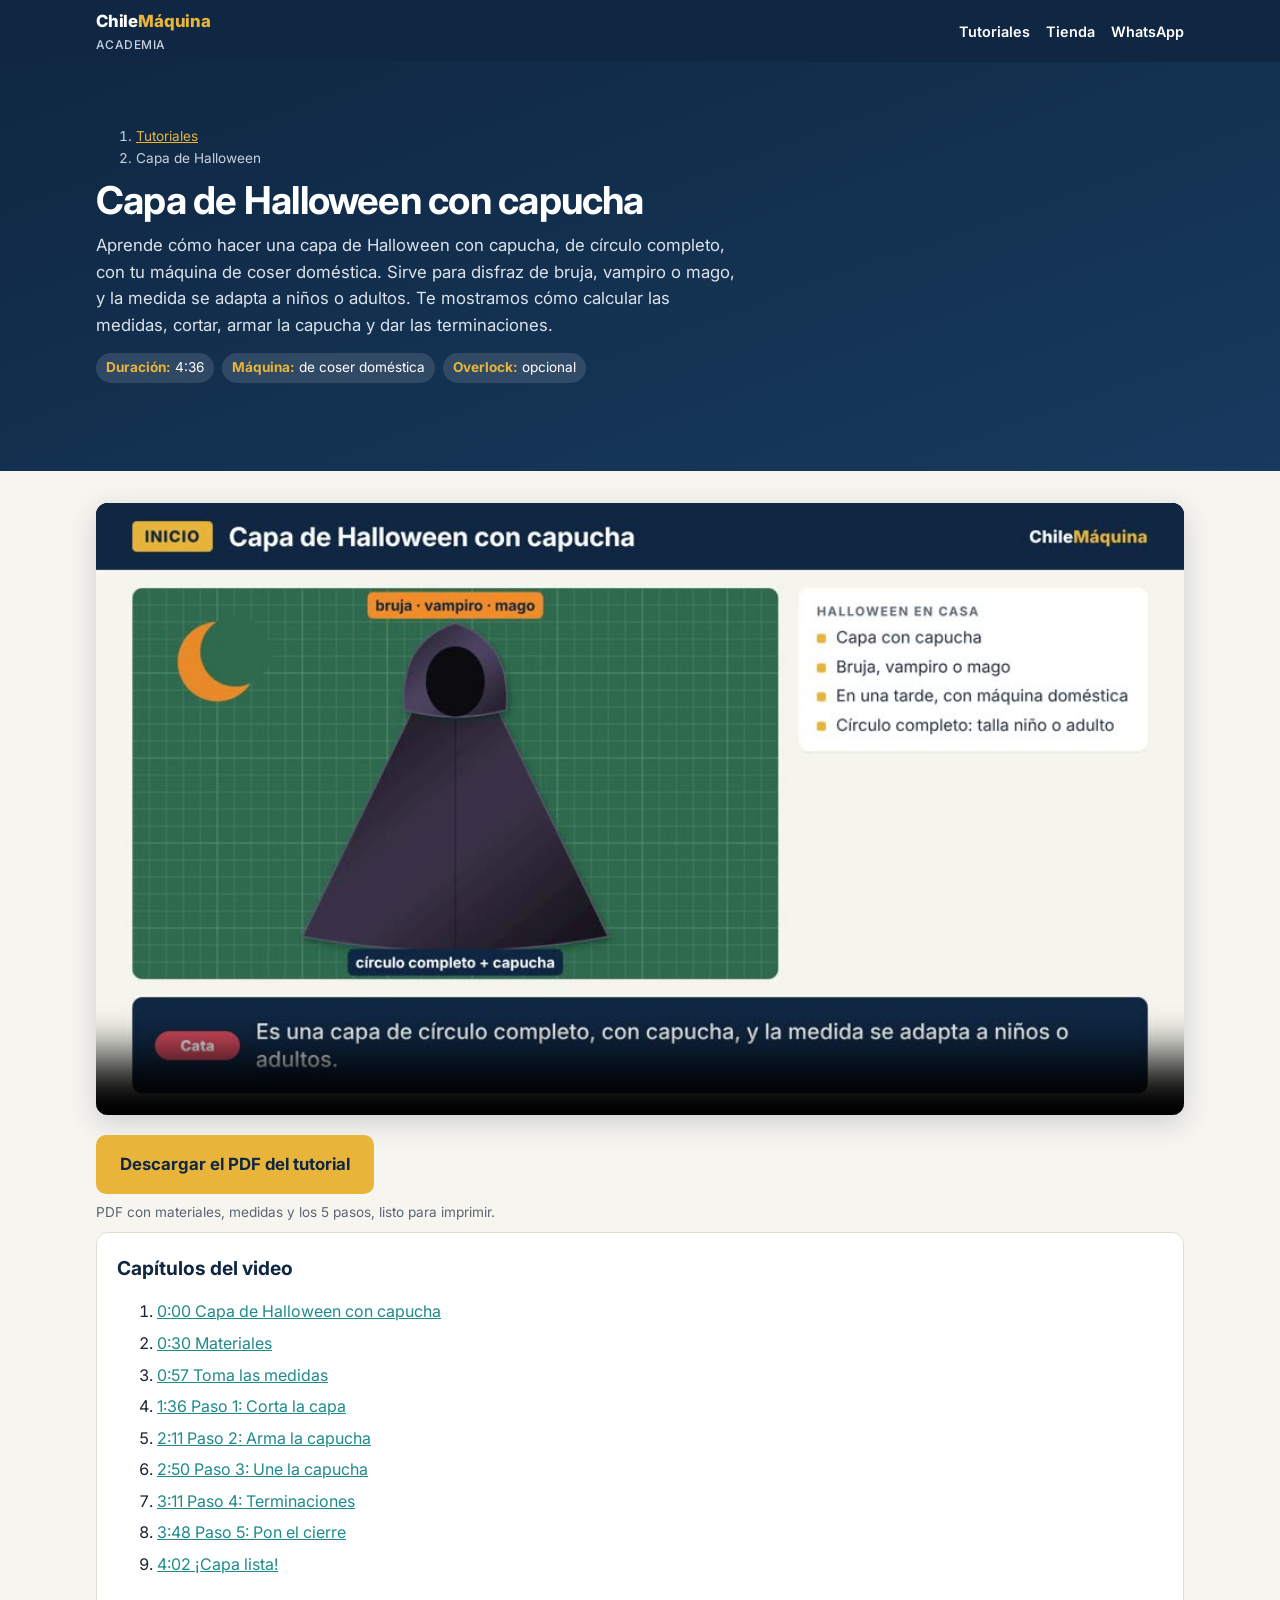
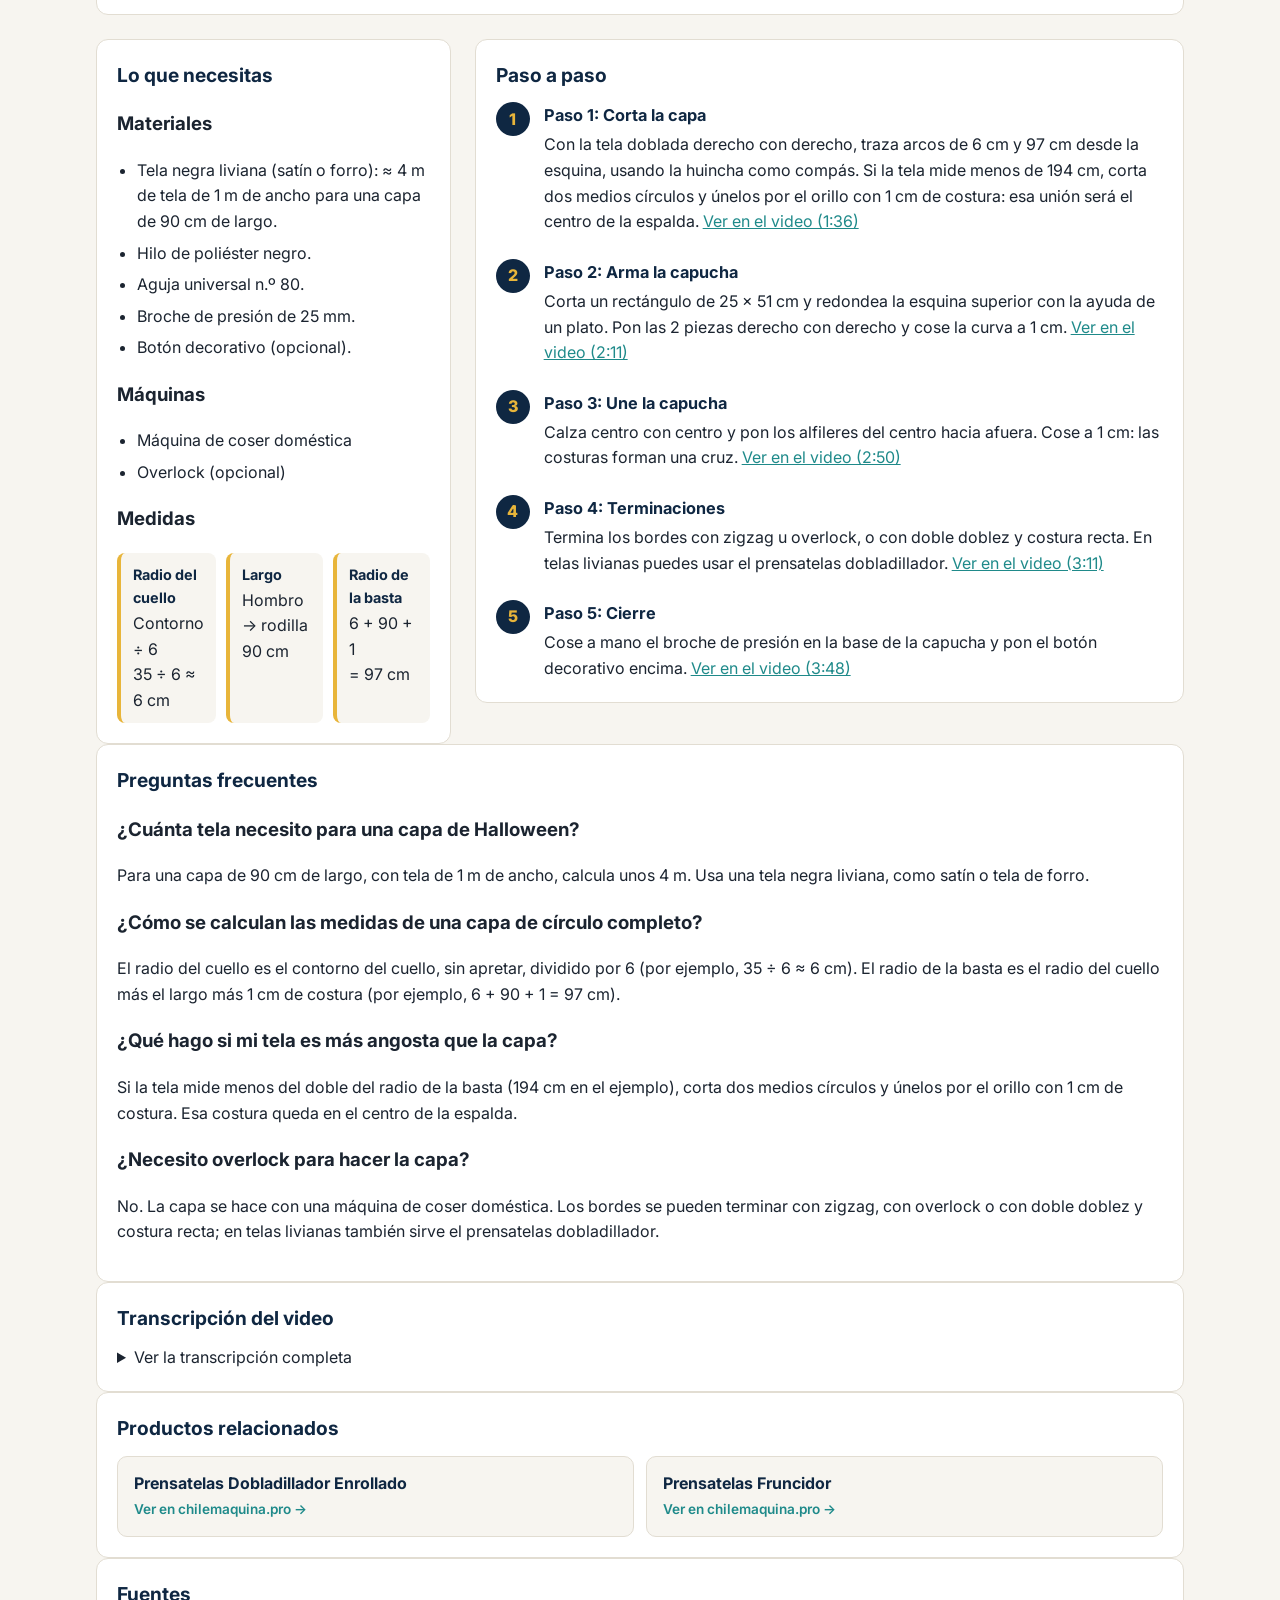
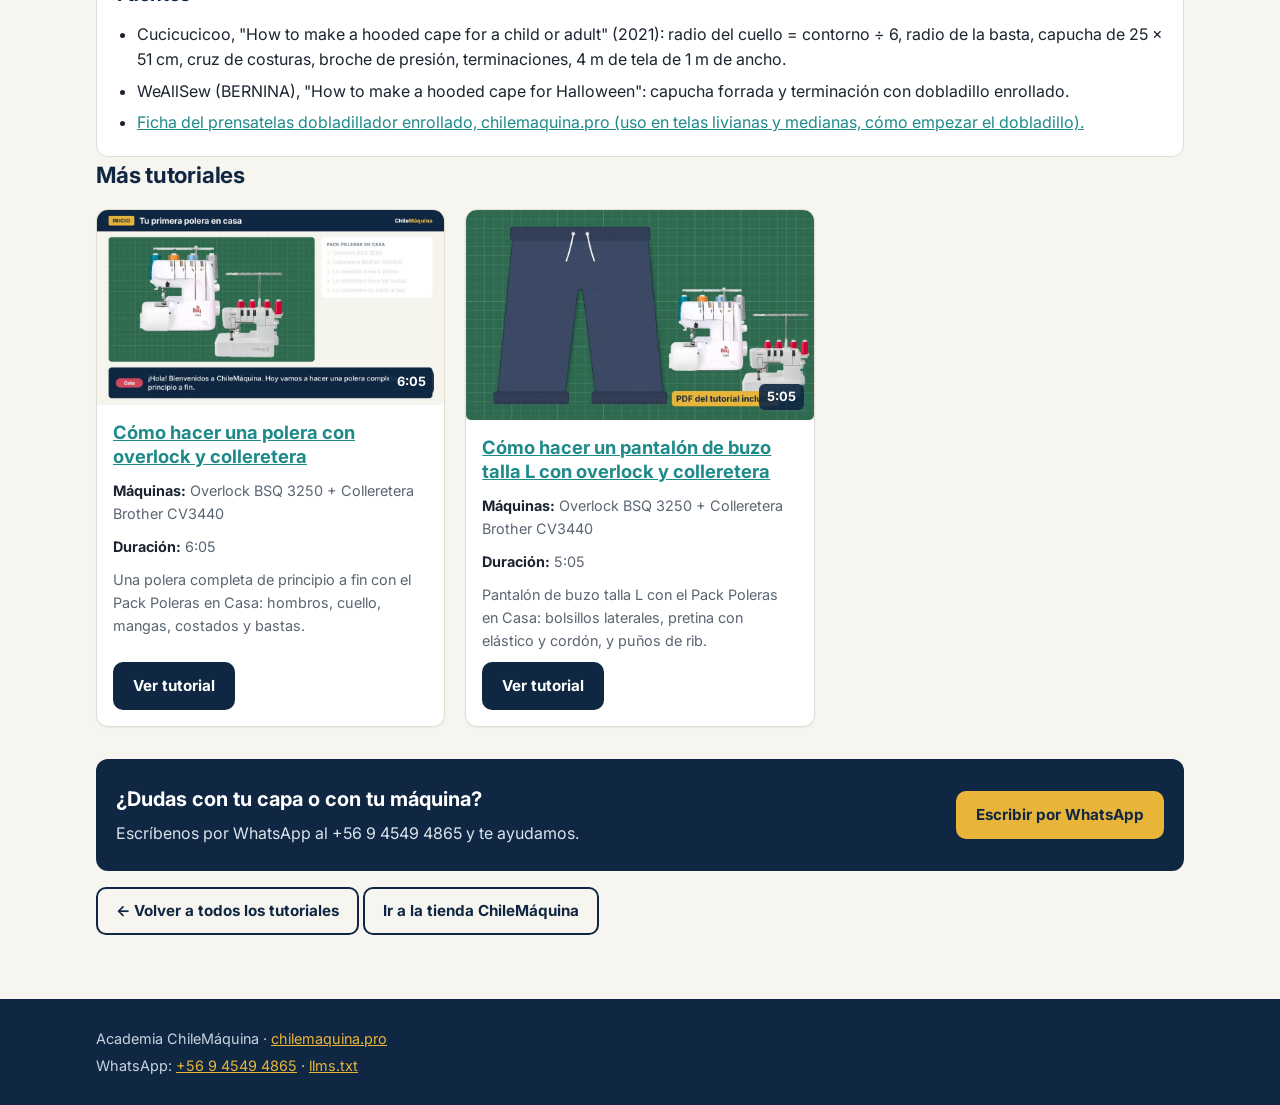
==== commit c968296e: "Agregar tutorial pantalón de buzo talla L" ====
--- a/capa-halloween/index.html
+++ b/capa-halloween/index.html
@@ -541,6 +541,19 @@
             <a class="btn btn-primary" href="../polera/" aria-label="Ver tutorial: Cómo hacer una polera con overlock y colleretera">Ver tutorial</a>
           </div>
         </article>
+        <article class="card">
+          <a class="card-thumb" href="../pantalon-de-buzo-talla-l/" tabindex="-1">
+            <img src="../assets/pantalon-buzo.jpg" alt="Portada del tutorial de pantalón de buzo talla L de ChileMáquina" width="960" height="540" loading="lazy" decoding="async">
+            <span class="badge-time">5:05</span>
+          </a>
+          <div class="card-body">
+            <h3><a class="card-link" href="../pantalon-de-buzo-talla-l/">Cómo hacer un pantalón de buzo talla L con overlock y colleretera</a></h3>
+            <p class="meta"><strong>Máquinas:</strong> Overlock BSQ 3250 + Colleretera Brother CV3440</p>
+            <p class="meta"><strong>Duración:</strong> 5:05</p>
+            <p class="meta">Pantalón de buzo talla L con el Pack Poleras en Casa: bolsillos laterales, pretina con elástico y cordón, y puños de rib.</p>
+            <a class="btn btn-primary" href="../pantalon-de-buzo-talla-l/" aria-label="Ver tutorial: Cómo hacer un pantalón de buzo talla L con overlock y colleretera">Ver tutorial</a>
+          </div>
+        </article>
         </div>
       </section>
 
